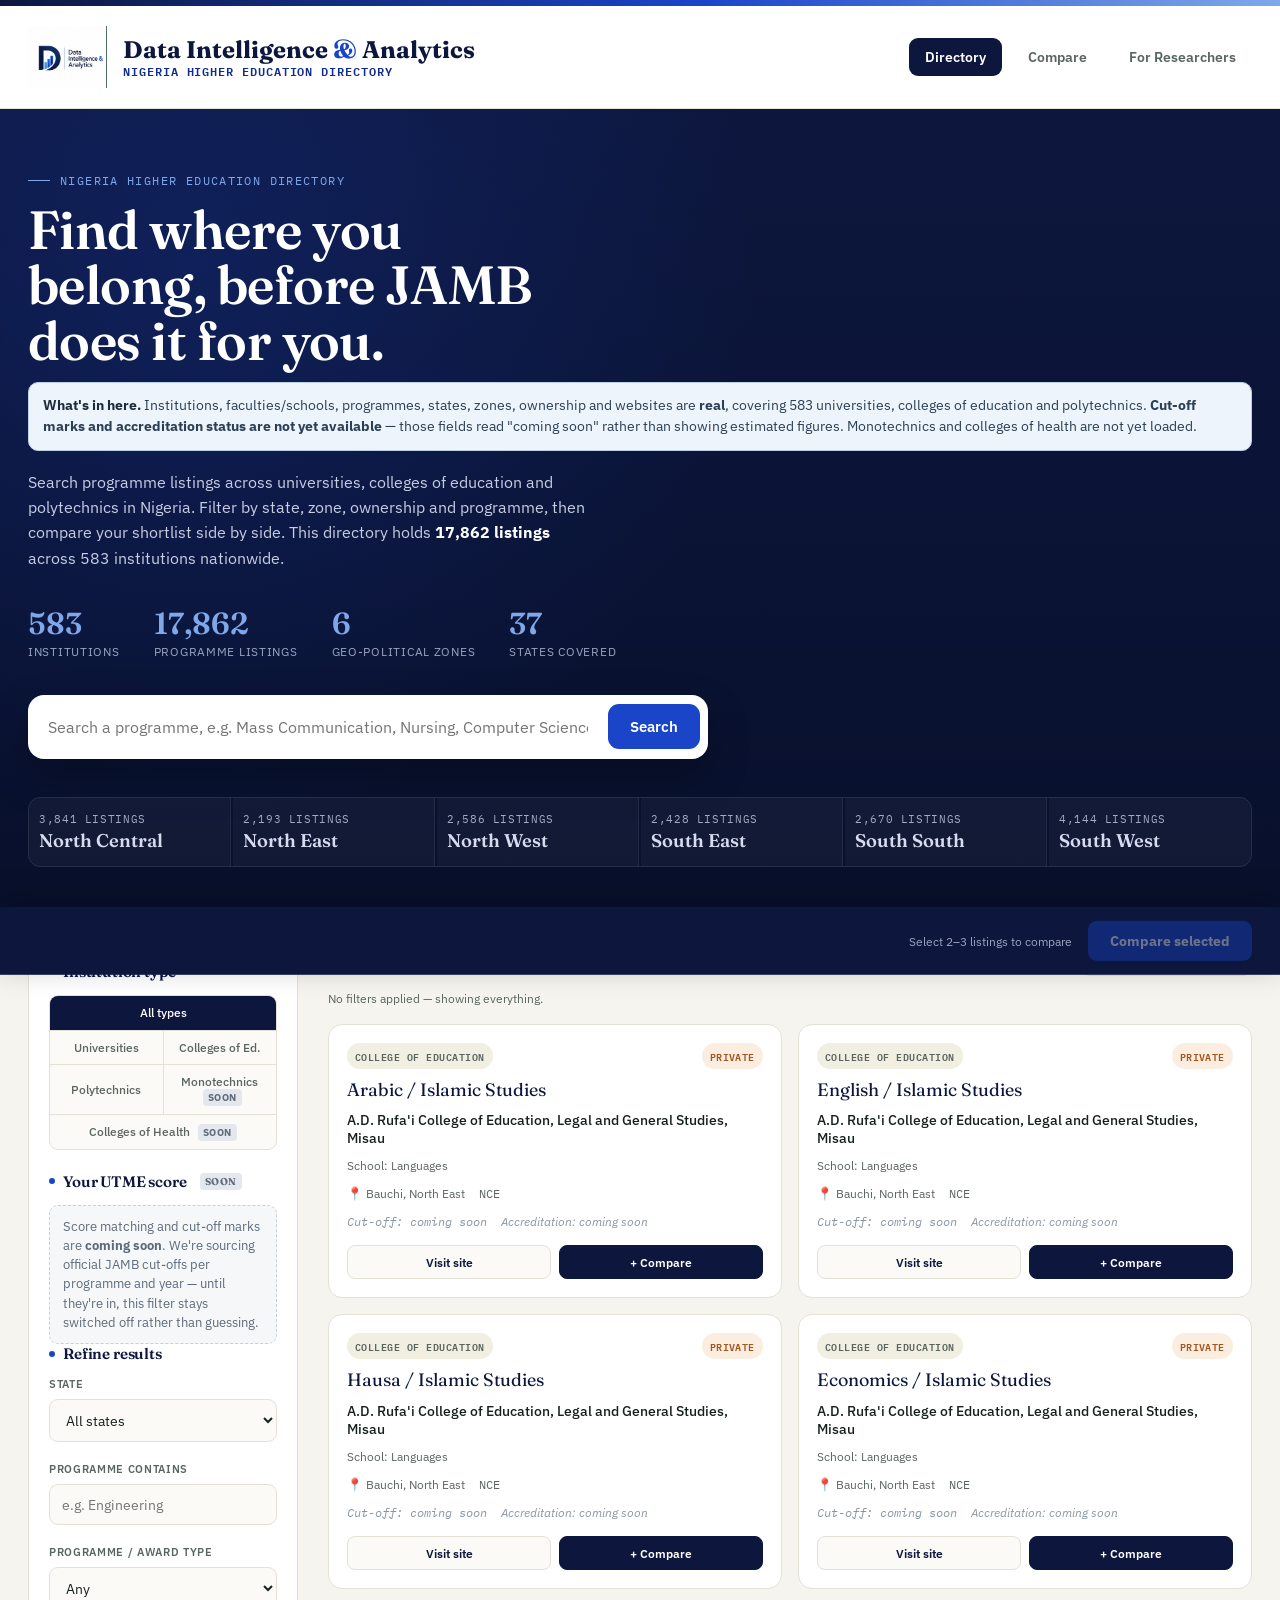
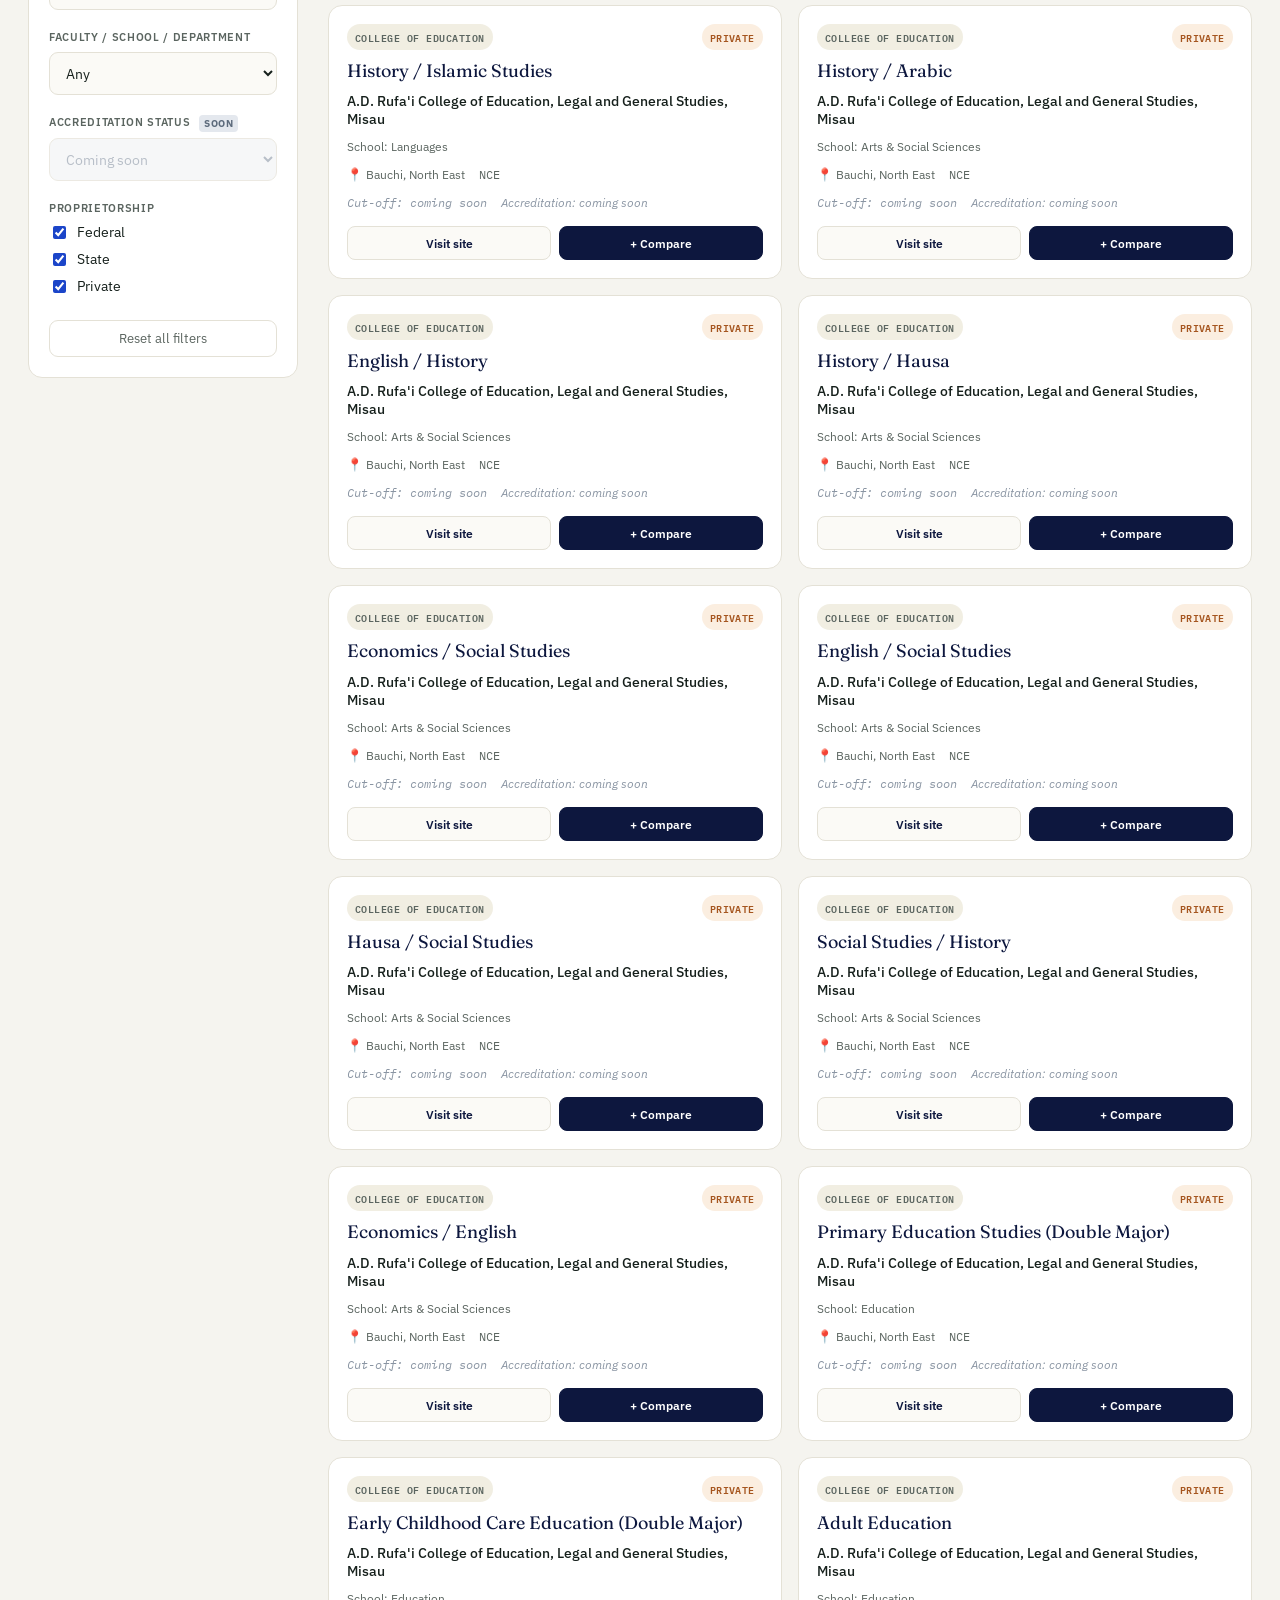
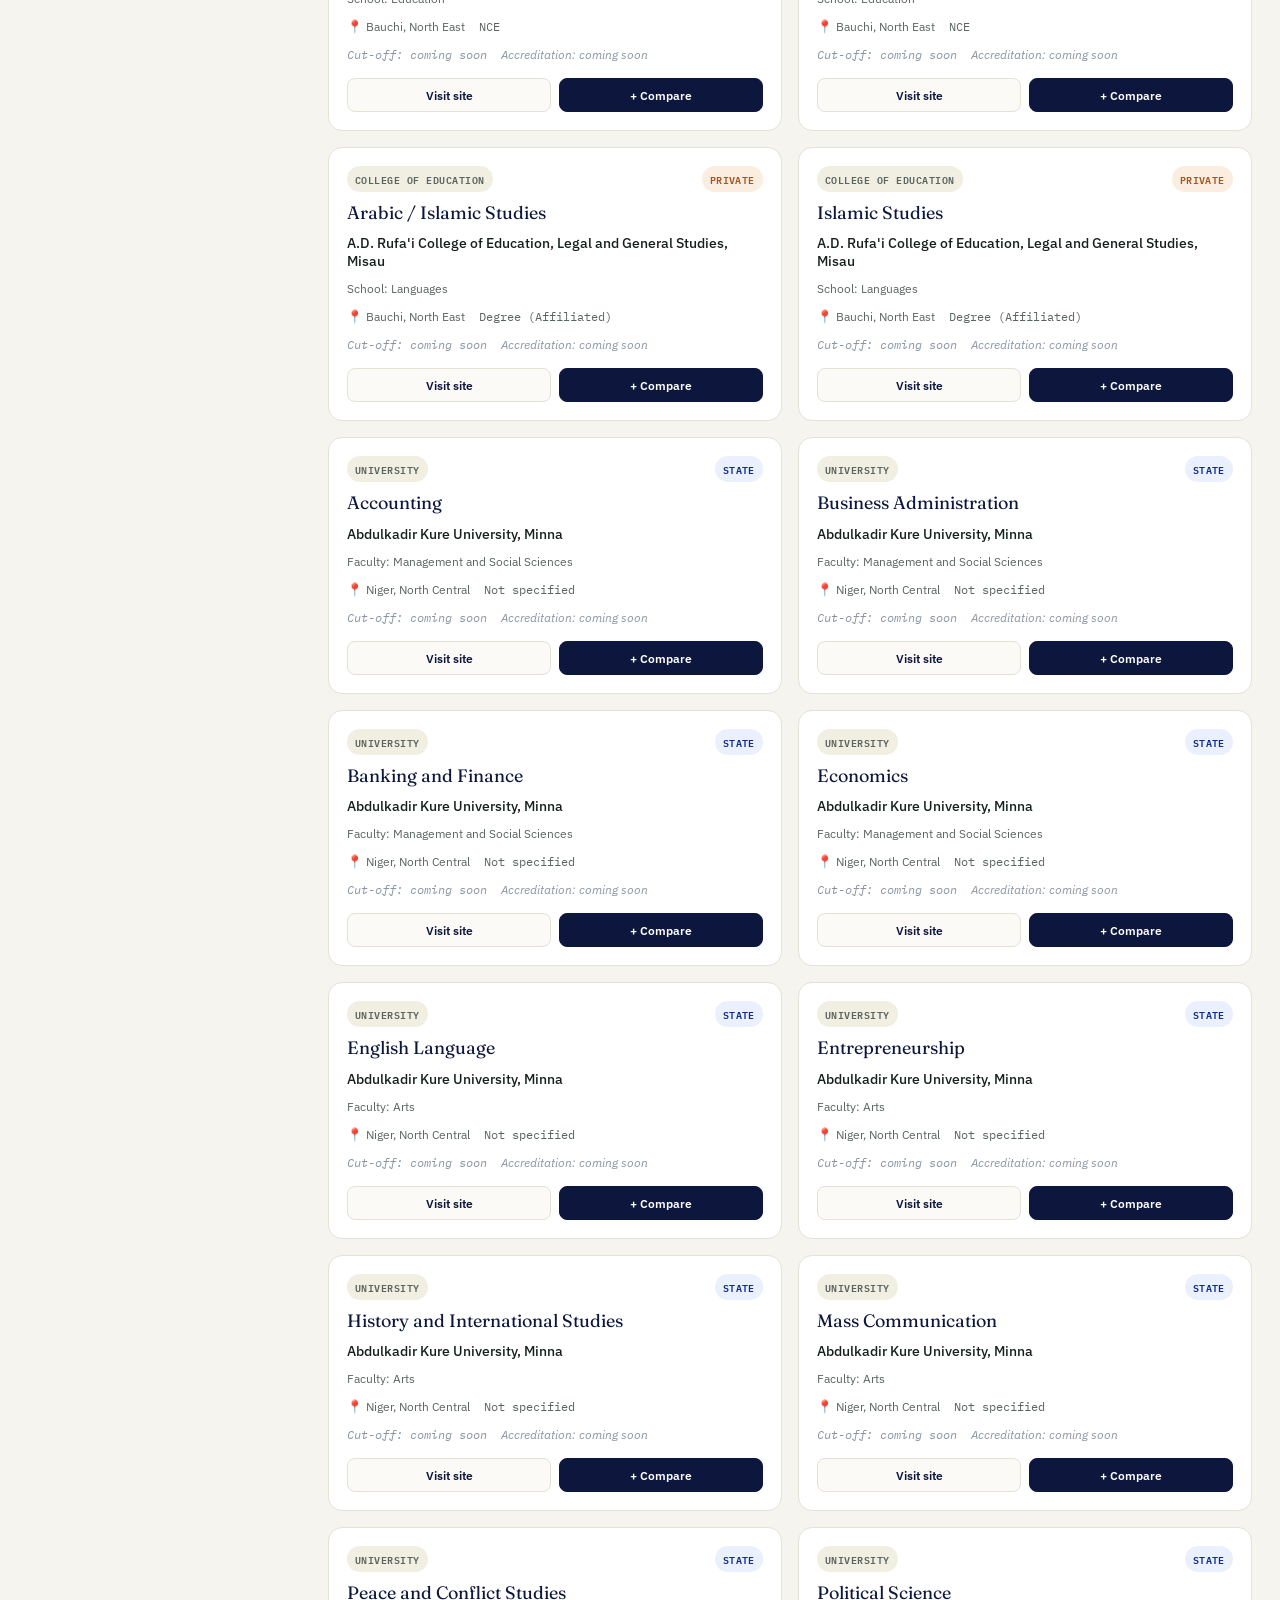
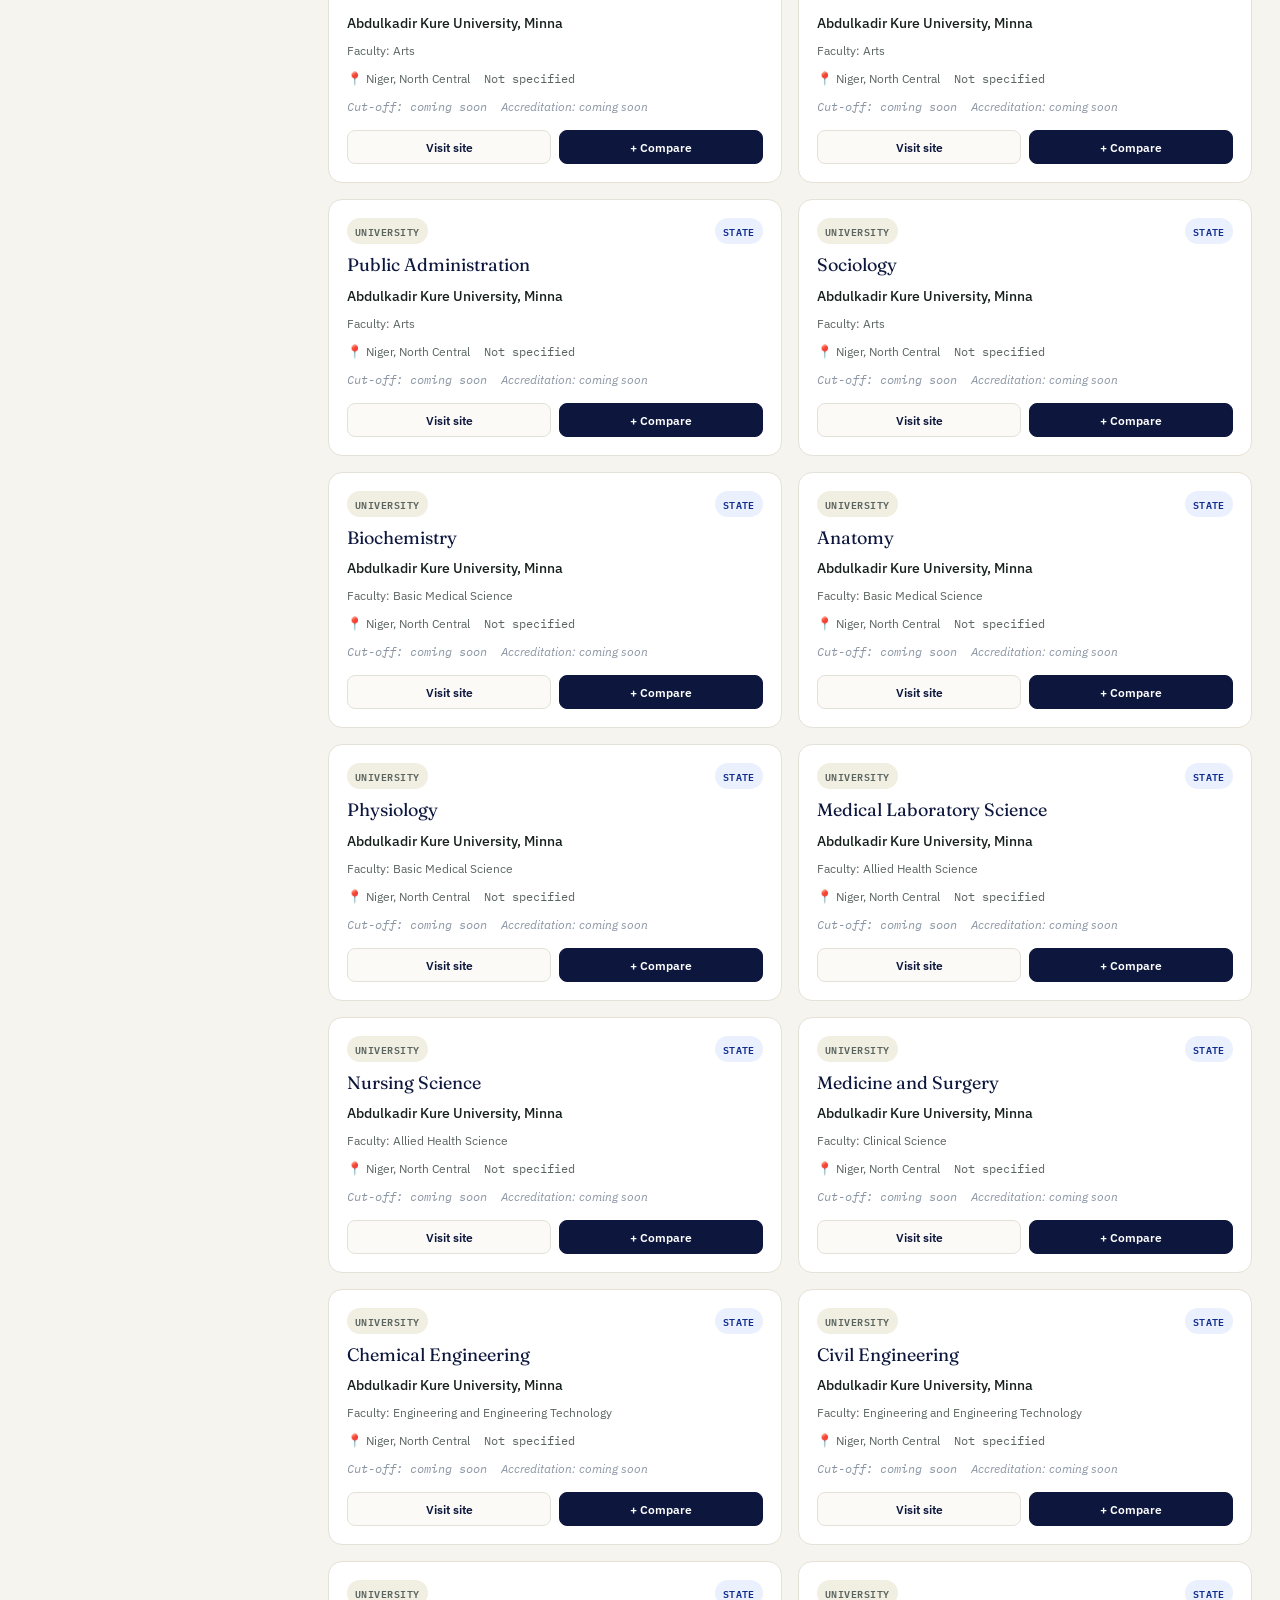
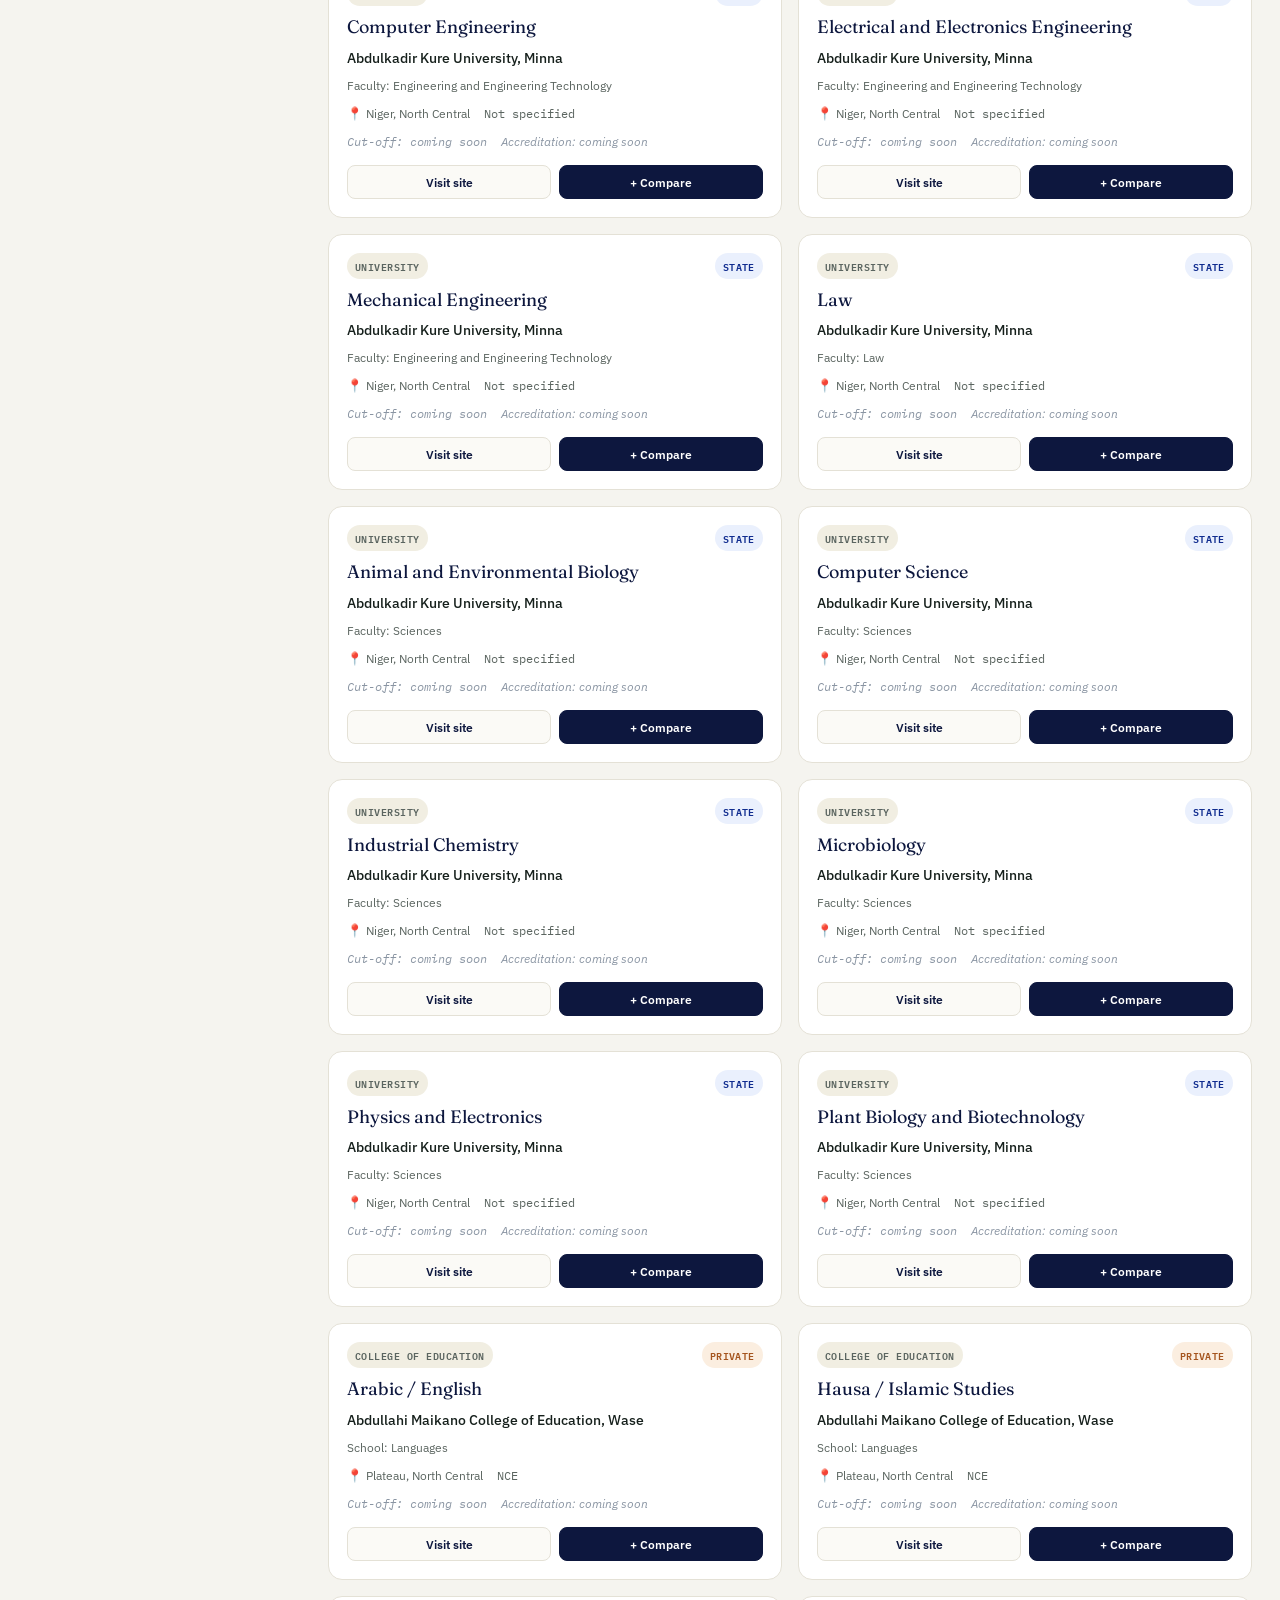
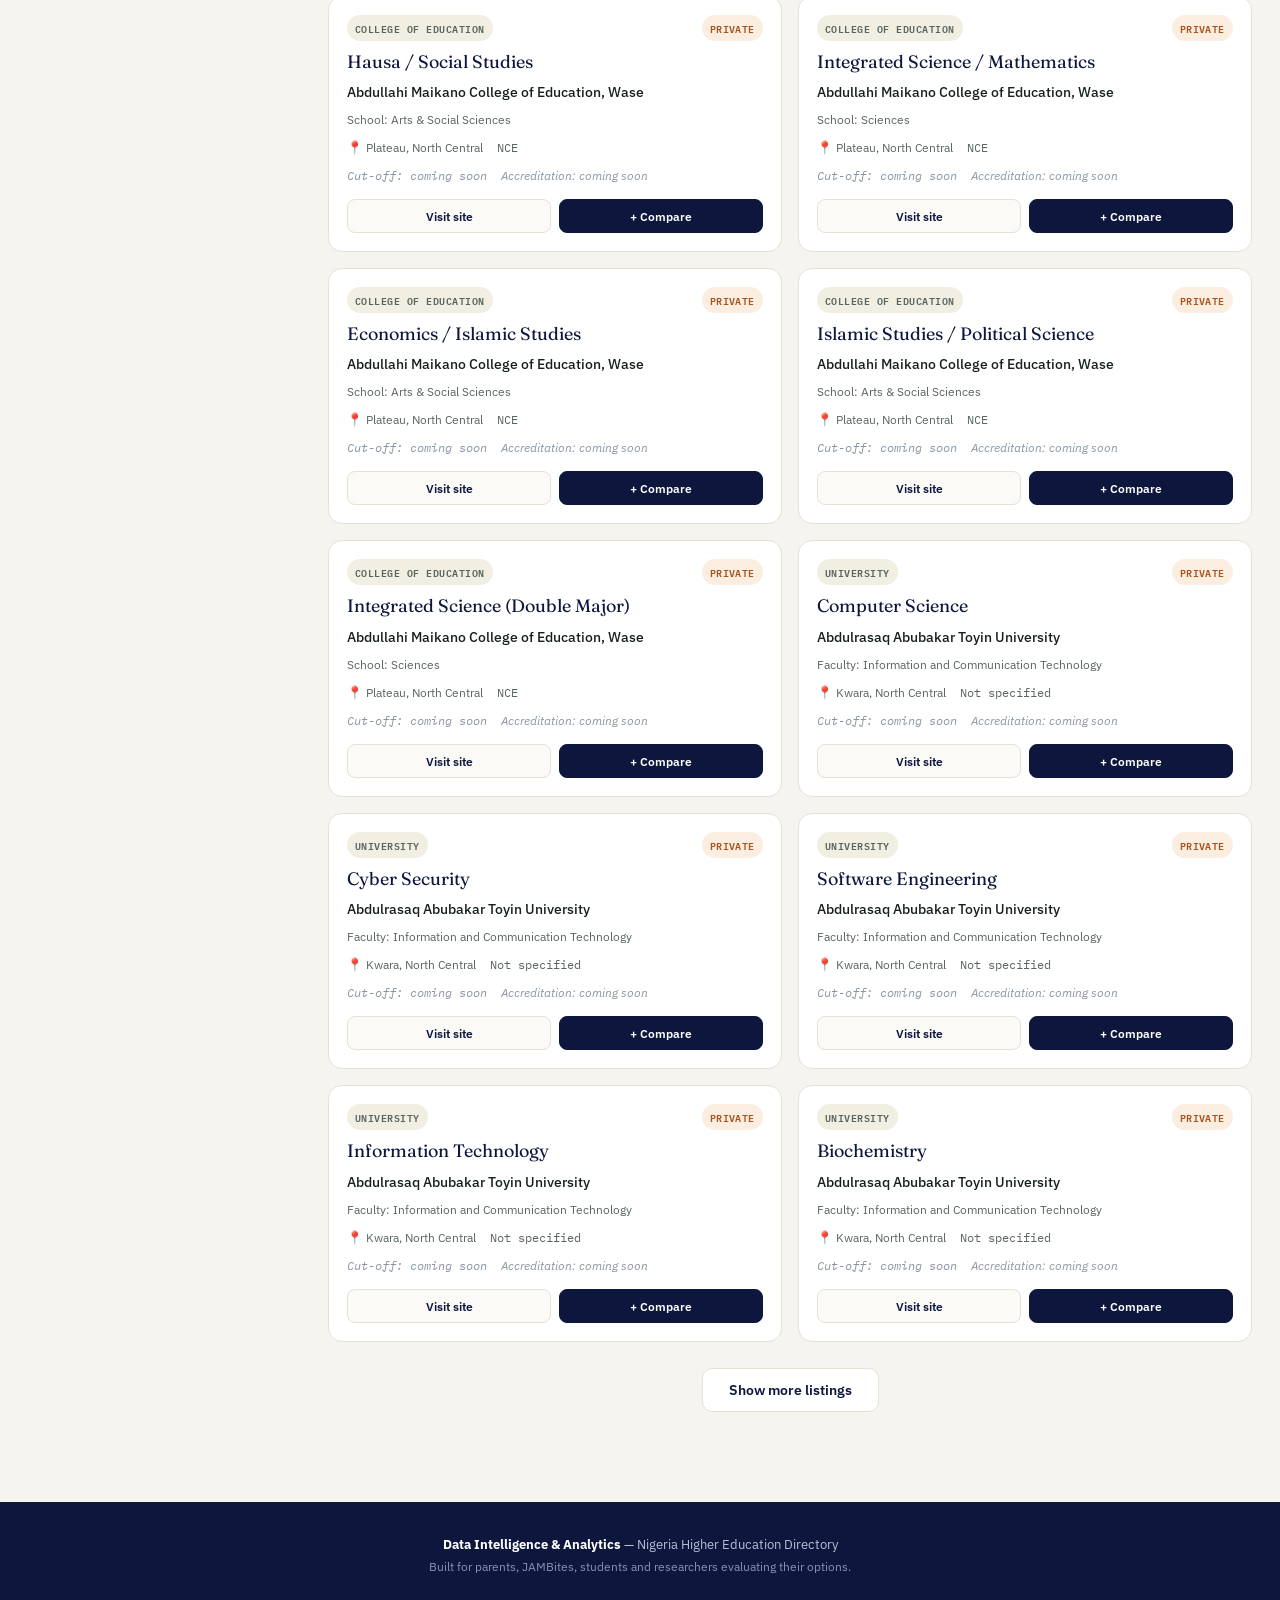
==== DIA_Prototype_5.html @ 5a489bdb "Add files via upload" ====
<!DOCTYPE html>
<html lang="en">
<head>
<meta charset="UTF-8">
<meta name="viewport" content="width=device-width, initial-scale=1.0">
<title>Data Intelligence &amp; Analytics — Nigeria Higher Education Directory</title>
<link rel="icon" href="[data-uri]">
<link rel="preconnect" href="https://fonts.googleapis.com">
<link href="https://fonts.googleapis.com/css2?family=Fraunces:opsz,wght@9..144,400;9..144,500;9..144,600;9..144,700&family=IBM+Plex+Sans:wght@400;500;600;700&family=IBM+Plex+Mono:wght@400;500&display=swap" rel="stylesheet">
<style>
  :root{
    --navy: #0D173E;
    --navy-soft: #172352;
    --blue: #1B45C9;
    --blue-deep: #102C8F;
    --blue-soft: #7FA8EA;
    --blue-pale: #EAF0FD;
    --green: #1B3E2C;
    --bg: #F5F4EF;
    --paper: #FFFFFF;
    --ink: #16201C;
    --ink-muted: #5B6560;
    --line: #E4E1D6;
    --radius: 14px;
  }
  *{box-sizing:border-box;}
  html,body{margin:0;padding:0;}
  body{
    background:var(--bg);
    color:var(--ink);
    font-family:'IBM Plex Sans', sans-serif;
    -webkit-font-smoothing:antialiased;
  }
  h1,h2,h3,.display{
    font-family:'Fraunces', serif;
    font-weight:600;
    letter-spacing:-0.01em;
    color:var(--navy);
    margin:0;
  }
  .mono{font-family:'IBM Plex Mono', monospace;}
  a{color:inherit;}
  button{font-family:inherit;cursor:pointer;}
  ::selection{background:var(--blue-pale);}

  a:focus-visible, button:focus-visible, input:focus-visible, select:focus-visible{
    outline:2px solid var(--blue);
    outline-offset:2px;
  }

  /* ---------- Header (white, so the logo blends) ---------- */
  header.site{
    position:sticky; top:0; z-index:40;
    background:#FFFFFF;
    border-bottom:1px solid var(--line);
    box-shadow:0 1px 0 rgba(13,23,62,0.03);
  }
  header.site .accent-line{height:6px; background:linear-gradient(90deg, var(--navy) 0%, var(--blue) 55%, var(--blue-soft) 100%);}
  .header-inner{
    max-width:1280px; margin:0 auto;
    display:flex; align-items:center; justify-content:space-between;
    padding:20px 28px;
  }
  .brand{display:flex; align-items:center; gap:16px;}
  .brand img{height:62px; width:auto;}
  .brand-text{display:flex; flex-direction:column; line-height:1.15;}
  .brand-text .name{font-family:'Fraunces', serif; font-weight:700; font-size:1.5rem; color:var(--navy);}
  .brand-text .name .amp{color:var(--blue);}
  .brand-text .tag{font-family:'IBM Plex Mono', monospace; font-size:0.72rem; letter-spacing:0.08em; text-transform:uppercase; color:var(--blue-deep); font-weight:600; margin-top:2px;}
  nav.top{display:flex; gap:10px; font-size:0.86rem;}
  nav.top button{
    background:none; border:none; padding:10px 16px; border-radius:9px; font-weight:600; color:var(--ink-muted); font-family:inherit; font-size:0.86rem;
    transition:background .15s ease, color .15s ease;
  }
  nav.top button:hover{background:var(--blue-pale); color:var(--blue-deep);}
  nav.top button.on{background:var(--navy); color:#fff;}

  /* ---------- Hero ---------- */
  .hero{
    background: radial-gradient(circle at 15% 20%, rgba(27,69,201,0.22), transparent 45%), linear-gradient(180deg, var(--navy) 0%, #08102c 100%);
    color:#fff;
    padding:64px 28px 40px;
  }
  .hero-inner{max-width:1280px; margin:0 auto;}
  .eyebrow{
    font-family:'IBM Plex Mono', monospace; font-size:0.72rem; letter-spacing:0.12em; text-transform:uppercase;
    color:var(--blue-soft); margin-bottom:14px; display:flex; align-items:center; gap:10px;
  }
  .eyebrow::before{content:''; width:22px; height:1px; background:var(--blue-soft); display:inline-block;}
  .hero h1{
    font-size:clamp(2rem, 4.2vw, 3.4rem);
    color:#fff;
    max-width:16ch;
    line-height:1.03;
  }
  .hero p.sub{
    max-width:56ch; margin-top:16px; color:#c7cde0; font-size:1.02rem; line-height:1.55;
  }
  .hero p.sub b{color:#fff;}
  .stats-row{display:flex; gap:34px; margin-top:34px; flex-wrap:wrap;}
  .stat .num{font-family:'Fraunces', serif; font-size:1.9rem; color:var(--blue-soft); font-weight:600;}
  .stat .label{font-size:0.75rem; color:#9aa3c0; text-transform:uppercase; letter-spacing:0.06em; margin-top:2px;}

  .searchbar{
    margin-top:36px; background:var(--paper); border-radius:16px; padding:8px;
    display:flex; align-items:center; gap:8px; box-shadow:0 18px 40px rgba(0,0,0,0.28);
    max-width:680px;
  }
  .searchbar input{
    flex:1; border:none; outline:none; padding:14px 12px; font-size:1rem; color:var(--ink); background:transparent; font-family:'IBM Plex Sans';
  }
  .searchbar button{
    background:var(--blue); color:#fff; border:none; border-radius:11px; padding:13px 22px;
    font-weight:600; font-size:0.92rem; transition:background .15s ease;
  }
  .searchbar button:hover{background:var(--blue-deep);}

  .zone-strip{
    margin-top:38px; display:grid; grid-template-columns:repeat(6,1fr); gap:2px;
    border-radius:12px; overflow:hidden; border:1px solid rgba(255,255,255,0.12);
  }
  .zone-chip{
    background:rgba(255,255,255,0.04);
    padding:14px 10px; text-align:left; border:none; color:#d6dbef; cursor:pointer;
    transition:background .15s ease, color .15s ease;
    border-right:1px solid rgba(255,255,255,0.08);
  }
  .zone-chip:last-child{border-right:none;}
  .zone-chip .zn{font-family:'IBM Plex Mono'; font-size:0.66rem; text-transform:uppercase; letter-spacing:0.06em; opacity:0.75;}
  .zone-chip .zc{font-family:'Fraunces'; font-weight:600; font-size:1.15rem; margin-top:3px;}
  .zone-chip:hover{background:rgba(255,255,255,0.09);}
  .zone-chip.active{background:var(--blue); color:#fff;}
  .zone-chip.active .zn{color:#fff; opacity:0.75;}

  /* ---------- Main layout ---------- */
  .layout{max-width:1280px; margin:0 auto; padding:34px 28px 90px; display:grid; grid-template-columns:270px 1fr; gap:30px;}
  @media (max-width:900px){ .layout{grid-template-columns:1fr;} }

  .panel{
    background:var(--paper); border:1px solid var(--line); border-radius:var(--radius);
    padding:20px; height:max-content;
  }
  .panel h3{font-size:0.95rem; margin-bottom:14px; display:flex; align-items:center; gap:8px;}
  .panel h3::before{content:''; width:6px; height:6px; background:var(--blue); border-radius:50%; display:inline-block;}
  .field{margin-bottom:20px;}
  .field label{
    display:block; font-size:0.7rem; text-transform:uppercase; letter-spacing:0.06em; color:var(--ink-muted); margin-bottom:8px; font-weight:600;
  }
  .field select, .field input[type=text]{
    width:100%; padding:10px 12px; border-radius:9px; border:1px solid var(--line); background:#FBFAF6; font-size:0.9rem; color:var(--ink); font-family:inherit;
  }
  .toggle-group{display:grid; grid-template-columns:1fr 1fr; gap:1px; border:1px solid var(--line); border-radius:9px; overflow:hidden; background:var(--line);}
  .toggle-group button{
    padding:9px 6px; border:none; background:#FBFAF6; font-size:0.78rem; color:var(--ink-muted); font-weight:500; line-height:1.25;
  }
  .toggle-group button.active{background:var(--navy); color:#fff;}
  .toggle-group button[data-type="all"], .toggle-group button[data-type="health"]{grid-column:1 / -1;}
  .checkbox-list label{
    display:flex; align-items:center; gap:8px; font-size:0.87rem; color:var(--ink); margin-bottom:8px; text-transform:none; letter-spacing:0; font-weight:400;
  }
  .checkbox-list input{accent-color:var(--blue);}
  .reset-btn{
    width:100%; background:none; border:1px solid var(--line); color:var(--ink-muted);
    padding:9px; border-radius:9px; font-size:0.82rem; margin-top:4px;
  }
  .reset-btn:hover{border-color:var(--navy); color:var(--navy);}

  .results-header{display:flex; align-items:baseline; justify-content:space-between; margin-bottom:14px; flex-wrap:wrap; gap:10px;}
  .active-filters{display:flex; flex-wrap:wrap; gap:8px; margin-bottom:18px;}
  .active-filters .chip{
    display:flex; align-items:center; gap:6px; background:var(--blue-pale); color:var(--blue-deep);
    padding:5px 10px 5px 12px; border-radius:20px; font-size:0.76rem; font-weight:600;
  }
  .active-filters .chip button{background:none; border:none; color:var(--blue-deep); opacity:0.7; font-size:0.85rem; line-height:1;}
  .active-filters .chip button:hover{opacity:1;}
  .results-count{font-size:0.95rem; color:var(--ink-muted);}
  .results-count b{color:var(--navy); font-family:'Fraunces';}
  .sort-select select{padding:8px 10px; border-radius:8px; border:1px solid var(--line); font-size:0.82rem; background:var(--paper);}

  .grid{display:grid; grid-template-columns:repeat(auto-fill, minmax(300px,1fr)); gap:16px;}
  .card{
    background:var(--paper); border:1px solid var(--line); border-radius:var(--radius); padding:18px;
    display:flex; flex-direction:column; gap:10px; transition:box-shadow .15s ease, transform .15s ease;
  }
  .card:hover{box-shadow:0 10px 26px rgba(13,23,62,0.08); transform:translateY(-2px);}
  .card-top{display:flex; justify-content:space-between; align-items:flex-start; gap:8px;}
  .badge{
    font-family:'IBM Plex Mono'; font-size:0.62rem; text-transform:uppercase; letter-spacing:0.05em;
    padding:4px 8px; border-radius:20px; white-space:nowrap; font-weight:600;
  }
  .badge.Federal{background:#e6efe9; color:var(--green);}
  .badge.State{background:var(--blue-pale); color:var(--blue-deep);}
  .badge.Private{background:#fbeee0; color:#a5551e;}
  .badge.type{background:#f1eee2; color:var(--ink-muted);}
  .card .prog{font-family:'Fraunces'; font-size:1.12rem; color:var(--navy); line-height:1.25;}
  .card .inst{font-size:0.86rem; color:var(--ink); font-weight:500;}
  .card .fac{font-size:0.78rem; color:var(--ink-muted);}
  .card .meta{display:flex; gap:14px; font-size:0.78rem; color:var(--ink-muted); margin-top:2px; flex-wrap:wrap;}
  .card .meta span{display:flex; align-items:center; gap:5px;}
  .card-actions{display:flex; gap:8px; margin-top:6px;}
  .card-actions a, .card-actions button{
    flex:1; text-align:center; padding:8px 10px; border-radius:8px; font-size:0.78rem; font-weight:600; text-decoration:none;
    border:1px solid var(--line); color:var(--navy); background:#FBFAF6;
  }
  .card-actions a:hover{border-color:var(--navy);}
  .card-actions button.add{background:var(--navy); color:#fff; border-color:var(--navy);}
  .card-actions button.add.added{background:var(--blue); color:#fff; border-color:var(--blue);}

  .load-more{display:flex; justify-content:center; margin-top:26px;}
  .load-more button{
    background:var(--paper); border:1px solid var(--line); color:var(--navy); font-weight:600;
    padding:12px 26px; border-radius:10px; font-size:0.88rem;
  }
  .load-more button:hover{border-color:var(--navy);}

  .empty{ text-align:center; padding:70px 20px; color:var(--ink-muted); }
  .empty .display{font-size:1.4rem; margin-bottom:8px;}

  .tray{
    position:fixed; left:0; right:0; bottom:0; z-index:50;
    background:var(--navy); color:#fff; padding:14px 28px;
    display:flex; align-items:center; justify-content:space-between; gap:16px;
    transform:translateY(110%); transition:transform .25s ease;
    box-shadow:0 -8px 30px rgba(0,0,0,0.25);
  }
  .tray.show{transform:translateY(0);}
  .tray-items{display:flex; gap:10px; flex-wrap:wrap; align-items:center;}
  .tray-chip{
    background:rgba(255,255,255,0.1); padding:6px 12px; border-radius:20px; font-size:0.78rem; display:flex; align-items:center; gap:8px;
  }
  .tray-chip button{background:none; border:none; color:#fff; opacity:0.7; font-size:0.9rem; line-height:1;}
  .tray button.compare-btn{
    background:var(--blue); color:#fff; border:none; padding:11px 22px; border-radius:9px; font-weight:700; font-size:0.88rem; white-space:nowrap;
  }
  .tray button.compare-btn:hover:not(:disabled){background:var(--blue-deep);}
  .tray button.compare-btn:disabled{opacity:0.4; cursor:not-allowed;}
  .tray-hint{font-size:0.76rem; color:#9aa3c0;}

  .modal-backdrop{
    position:fixed; inset:0; background:rgba(13,23,62,0.55); z-index:60; display:none; align-items:center; justify-content:center; padding:24px;
  }
  .modal-backdrop.show{display:flex;}
  .modal{
    background:var(--paper); border-radius:16px; max-width:920px; width:100%; max-height:86vh; overflow:auto; padding:30px;
  }
  .modal-head{display:flex; justify-content:space-between; align-items:center; margin-bottom:20px;}
  .modal-head button{background:none; border:none; font-size:1.3rem; color:var(--ink-muted);}
  .compare-table{width:100%; border-collapse:collapse; font-size:0.88rem;}
  .compare-table th, .compare-table td{text-align:left; padding:10px 12px; border-bottom:1px solid var(--line); vertical-align:top;}
  .compare-table th{font-family:'Fraunces'; color:var(--navy); font-weight:600; background:#FBFAF6;}
  .compare-table td.label{color:var(--ink-muted); font-size:0.76rem; text-transform:uppercase; letter-spacing:0.04em; white-space:nowrap;}

  footer{
    background:var(--navy); color:#b9c0da; padding:34px 28px; font-size:0.8rem; text-align:center;
  }
  footer b{color:#fff;}
  footer .sub{margin-top:6px; color:#8891b3; font-size:0.76rem;}

  @media (prefers-reduced-motion: reduce){
    *{transition:none !important; animation:none !important;}
  }

.datanote{
  margin:14px 0 18px; padding:12px 14px; border-radius:10px;
  background:#eef4fb; border:1px solid #bcd0e8; color:#2b3f56;
  font-size:.86rem; line-height:1.55;
}
.datanote strong{ color:#1c2c3e; }
.soon{
  font-size:.62rem; text-transform:uppercase; letter-spacing:.05em;
  background:#e4e8ee; color:#5d6b7c; padding:2px 5px; border-radius:4px;
  margin-left:5px; font-weight:700; vertical-align:middle;
}
.soon-box{
  padding:11px 13px; border-radius:9px; background:#f6f7f9;
  border:1px dashed #c8cfd8; color:#5d6b7c; font-size:.8rem; line-height:1.5;
}
.soon-inline{ color:#8a95a3; font-style:italic; }
select[disabled]{ background:#f3f4f6; color:#9aa4b1; cursor:not-allowed; }

  /* ===================== Responsive ===================== */
  html{ -webkit-text-size-adjust:100%; }
  img{ max-width:100%; height:auto; }
  .layout > *{ min-width:0; }              /* long names must not force overflow */
  .card .prog, .card .inst, .card .fac{ overflow-wrap:anywhere; }
  :focus-visible{ outline:2px solid var(--blue); outline-offset:2px; }
  #modalBody{ overflow-x:auto; -webkit-overflow-scrolling:touch; }
  .filter-toggle{ display:none; }

  /* ---------- Tablet ---------- */
  @media (max-width:1024px){
    .header-inner{ padding:16px 20px; }
    .brand img{ height:52px; }
    .brand-text .name{ font-size:1.3rem; }
    .hero{ padding:48px 20px 34px; }
    .stats-row{ gap:24px; }
    .zone-strip{ grid-template-columns:repeat(3,1fr); }
    .zone-chip{ border-right:none;
      box-shadow:inset -1px 0 0 rgba(255,255,255,0.08), inset 0 -1px 0 rgba(255,255,255,0.08); }
    .layout{ padding:26px 20px 110px; }
    .compare-table{ min-width:520px; }
  }

  /* ---------- Filters collapse once the rail cannot sit beside results ---------- */
  @media (max-width:900px){
    .layout{ padding:20px 18px 150px; gap:14px; }
    .filter-toggle{
      display:flex; align-items:center; justify-content:space-between; gap:10px;
      width:100%; min-height:50px; padding:13px 16px; cursor:pointer;
      background:var(--paper); border:1px solid var(--line); border-radius:var(--radius);
      font-family:inherit; font-size:0.92rem; font-weight:600; color:var(--navy);
    }
    .filter-toggle .ft-caret{ color:var(--blue); transition:transform .2s ease; }
    .filter-toggle[aria-expanded="true"] .ft-caret{ transform:rotate(180deg); }
    .panel{ display:none; }
    .panel.open{ display:block; }
    /* iOS silently zooms the page when a focused field is under 16px */
    .field select, .field input[type=text], .searchbar input{ font-size:16px; }
    /* thumb-sized targets */
    .toggle-group button{ min-height:46px; padding:13px 8px; font-size:0.82rem; }
    .checkbox-list label{ padding:5px 0; font-size:0.9rem; }
    .reset-btn{ min-height:46px; }
    .card-actions a, .card-actions button{
      min-height:44px; display:flex; align-items:center; justify-content:center; }
    nav.top button{ min-height:40px; }
  }

  /* ---------- Phone ---------- */
  @media (max-width:640px){
    .header-inner{ padding:11px 14px; gap:8px; flex-wrap:nowrap; }
    .brand{ gap:9px; min-width:0; }
    .brand img{ height:38px; }
    .brand-text{ min-width:0; }
    .brand-text .name{ font-size:1.05rem; }
    .brand-text .tag{ font-size:0.56rem; letter-spacing:0.05em; }
    /* three nav items will not fit beside the logo; scroll them instead */
    /* min-width:0 lets a flex item shrink past its content, which is what
       makes the horizontal scroll work instead of widening the page */
    nav.top{ gap:6px; overflow-x:auto; -webkit-overflow-scrolling:touch;
      flex:0 1 auto; min-width:0; scrollbar-width:none; }
    nav.top::-webkit-scrollbar{ display:none; }
    nav.top button{ white-space:nowrap; font-size:0.76rem; padding:7px 11px; }

    .hero{ padding:30px 14px 26px; }
    .hero h1{ font-size:1.72rem; max-width:none; }
    .hero p.sub{ font-size:0.92rem; margin-top:12px; }
    .eyebrow{ font-size:0.64rem; margin-bottom:11px; }
    .datanote{ font-size:0.79rem; padding:11px 12px; line-height:1.5; }

    .stats-row{ display:grid; grid-template-columns:1fr 1fr; gap:15px 10px; margin-top:22px; }
    .stat .num{ font-size:1.45rem; }
    .stat .label{ font-size:0.63rem; }

    .searchbar{ margin-top:22px; padding:6px; border-radius:13px; min-width:0; }
    /* a text input carries an intrinsic minimum width; without min-width:0 it
       refuses to shrink and widens the whole page on narrow phones */
    .searchbar input{ padding:12px 10px; min-width:0; }
    .searchbar button{ padding:13px 15px; font-size:0.85rem; flex:0 0 auto; min-height:44px; }

    .zone-strip{ margin-top:22px; grid-template-columns:1fr 1fr; }
    .zone-chip{ min-height:58px; padding:11px 12px; }
    .zone-chip .zc{ font-size:1rem; }

    .layout{ padding:16px 13px 165px; }
    .panel{ padding:16px; }
    .grid{ grid-template-columns:1fr; gap:12px; }
    .card{ padding:15px; }
    .card .prog{ font-size:1.02rem; }
    .results-header{ gap:9px; }
    .sort-select, .sort-select select{ width:100%; }
    /* selects under 16px also trigger the iOS focus zoom */
    .sort-select select{ min-height:44px; font-size:16px; }
    .load-more button{ width:100%; min-height:48px; }
    .empty{ padding:46px 16px; }
    .empty .display{ font-size:1.2rem; }

    /* compare tray stacks; chips scroll rather than shoving the button off-screen */
    .tray{ flex-direction:column; align-items:stretch; padding:11px 14px; gap:9px; }
    .tray-items{ flex-wrap:nowrap; overflow-x:auto; -webkit-overflow-scrolling:touch;
      padding-bottom:2px; }
    .tray-chip{ flex:0 0 auto; white-space:nowrap; }
    .tray button.compare-btn{ width:100%; min-height:46px; }
    .tray-hint{ display:none; }

    /* comparison opens as a sheet from the bottom */
    .modal-backdrop{ padding:0; align-items:flex-end; }
    .modal{ border-radius:15px 15px 0 0; max-height:92vh; padding:18px 15px 22px; }
    .modal-head h2{ font-size:1.08rem; }
    .compare-table{ min-width:540px; font-size:0.82rem; }
    .compare-table th, .compare-table td{ padding:9px 10px; }

    footer{ padding:26px 15px; }
  }

  @media (max-width:390px){
    .hero h1{ font-size:1.56rem; }
    .brand-text .tag{ display:none; }
    .stat .num{ font-size:1.32rem; }
  }
</style>
</head>
<body>

<header class="site">
  <div class="accent-line"></div>
  <div class="header-inner">
    <div class="brand">
      <img src="[data-uri]" alt="Data Intelligence & Analytics logo">
      <div class="brand-text">
        <span class="name">Data Intelligence <span class="amp">&amp;</span> Analytics</span>
        <span class="tag">Nigeria Higher Education Directory</span>
      </div>
    </div>
    <nav class="top">
      <button class="on" id="navDirectory">Directory</button>
      <button id="navCompare">Compare</button>
      <button id="navResearchers">For Researchers</button>
    </nav>
  </div>
</header>

<section class="hero">
  <div class="hero-inner">
    <div class="eyebrow">Nigeria Higher Education Directory</div>
    <h1>Find where you belong, before JAMB does it for you.</h1>
    
<div class="datanote" role="note">
  <strong>What's in here.</strong>
  Institutions, faculties/schools, programmes, states, zones, ownership and websites are
  <b>real</b>, covering 583 universities, colleges of education and polytechnics.
  <b>Cut-off marks and accreditation status are not yet available</b> — those fields read
  "coming soon" rather than showing estimated figures. Monotechnics and colleges of health
  are not yet loaded.
</div>
<p class="sub">Search programme listings across universities, colleges of education and polytechnics in Nigeria. Filter by state, zone, ownership and programme, then compare your shortlist side by side. This directory holds <b><span id="subCount">–</span> listings</b> across 583 institutions nationwide.</p>

    <div class="stats-row">
      <div class="stat"><div class="num mono" id="statInstitutions">–</div><div class="label">Institutions</div></div>
      <div class="stat"><div class="num mono" id="statProgrammes">–</div><div class="label">Programme listings</div></div>
      <div class="stat"><div class="num mono">6</div><div class="label">Geo-political zones</div></div>
      <div class="stat"><div class="num mono" id="statStates">–</div><div class="label">States covered</div></div>
    </div>

    <div class="searchbar">
      <input type="text" id="heroSearch" placeholder="Search a programme, e.g. Mass Communication, Nursing, Computer Science…">
      <button id="heroSearchBtn">Search</button>
    </div>

    <div class="zone-strip" id="zoneStrip"></div>
  </div>
</section>

<div class="layout">
  <button class="filter-toggle" id="filterToggle" aria-expanded="false" aria-controls="filterPanel">
    <span class="ft-label">Show filters</span>
    <span class="ft-caret" aria-hidden="true">&#9662;</span>
  </button>
  <aside class="panel" id="filterPanel">
    <h3>Institution type</h3>
    <div class="toggle-group" id="typeToggle">
      <button data-type="all" class="active">All types</button>
      <button data-type="universities">Universities</button>
      <button data-type="colleges">Colleges of Ed.</button>
      <button data-type="polytechnics">Polytechnics</button>
      <button data-type="monotechnics">Monotechnics <span class="soon">Soon</span></button>
      <button data-type="health">Colleges of Health <span class="soon">Soon</span></button>
    </div>

    <div style="height:22px;"></div>

    <h3>Your UTME score <span class="soon">Soon</span></h3>
    <div class="soon-box">
      Score matching and cut-off marks are <b>coming soon</b>. We're sourcing
      official JAMB cut-offs per programme and year — until they're in, this
      filter stays switched off rather than guessing.
    </div>

    <h3>Refine results</h3>
    <div class="field">
      <label for="stateSelect">State</label>
      <select id="stateSelect"><option value="">All states</option></select>
    </div>
    <div class="field">
      <label for="progInput">Programme contains</label>
      <input type="text" id="progInput" placeholder="e.g. Engineering">
    </div>
    <div class="field">
      <label for="progTypeSelect">Programme / award type</label>
      <select id="progTypeSelect"><option value="">Any</option></select>
    </div>
    <div class="field">
      <label for="unitSelect">Faculty / School / Department</label>
      <select id="unitSelect"><option value="">Any</option></select>
    </div>
    <div class="field">
      <label>Accreditation status <span class="soon">Soon</span></label>
      <select disabled aria-disabled="true"><option>Coming soon</option></select>
    </div>
    <div class="field">
      <label>Proprietorship</label>
      <div class="checkbox-list" id="ownerFilters">
        <label><input type="checkbox" value="Federal" checked> Federal</label>
        <label><input type="checkbox" value="State" checked> State</label>
        <label><input type="checkbox" value="Private" checked> Private</label>
      </div>
    </div>
    <button class="reset-btn" id="resetBtn">Reset all filters</button>
  </aside>

  <main>
    <div class="results-header">
      <div class="results-count"><b id="resultCount">0</b> matching listings <span style="color:var(--ink-muted); font-weight:400;">— tap <b style="color:var(--navy);">+ Compare</b> on up to 3 cards to line them up side by side</span></div>
      <div class="sort-select">
        <select id="sortSelect">
          <option value="institution">Sort: Institution A–Z</option>
          <option value="programme">Sort: Programme A–Z</option>
          <option value="state">Sort: State A–Z</option>
        </select>
      </div>
    </div>
    <div class="active-filters" id="activeFilters"></div>
    <div class="grid" id="resultsGrid"></div>
    <div class="load-more" id="loadMoreWrap" style="display:none;">
      <button id="loadMoreBtn">Show more listings</button>
    </div>
    <div class="empty" id="comingSoon" style="display:none;">
      <div class="display">Coming soon</div>
      <div>We're still onboarding this category. Universities, colleges of education
      and polytechnics are live now — switch to one of those to browse programmes.</div>
    </div>
    <div class="empty" id="emptyState" style="display:none;">
      <div class="display">No listings match those filters yet.</div>
      <div>Try widening your state selection or clearing the programme search.</div>
    </div>
  </main>
</div>

<div class="tray" id="tray">
  <div class="tray-items" id="trayItems"></div>
  <div style="display:flex; align-items:center; gap:16px;">
    <span class="tray-hint">Select 2–3 listings to compare</span>
    <button class="compare-btn" id="compareBtn" disabled>Compare selected</button>
  </div>
</div>

<div class="modal-backdrop" id="modalBackdrop">
  <div class="modal">
    <div class="modal-head">
      <h2 class="display" style="font-size:1.3rem;">Side-by-side comparison</h2>
      <button id="closeModal">✕</button>
    </div>
    <div id="modalBody"></div>
  </div>
</div>

<footer>
  <b>Data Intelligence &amp; Analytics</b> — Nigeria Higher Education Directory
  <div class="sub">Built for parents, JAMBites, students and researchers evaluating their options.</div>
</footer>

<script>
(function(){
"use strict";

const RAW_DATA = JSON.parse(new TextDecoder().decode(
  Uint8Array.from(atob("[base64]"), c => c.charCodeAt(0))));

const zoneOrder = ["North Central","North East","North West","South East","South South","South West"];
const PAGE_SIZE = 60;

const KIND_META = {
  universities:  { label: "University",           unitLabel: "Faculty" },
  colleges:      { label: "College of Education", unitLabel: "School" },
  polytechnics:  { label: "Polytechnic",          unitLabel: "School" },
  monotechnics:  { label: "Monotechnic",          unitLabel: "Department" },
  health:        { label: "College of Health",    unitLabel: "School" },
};

// No source data for these two yet -- the UI shows a "coming soon" panel.
const COMING_SOON = new Set(["monotechnics","health"]);

/* Payload is column-dictionaried to keep the single file small: institution
   details are hoisted into `i`, and unit / programme / award-type strings are
   interned in `u` `p` `t`. Each row in `r` is
   [instIdx, unitIdx, progIdx, typeIdx].  Cut-off marks and accreditation are
   intentionally absent -- see the data note in the header. */
function normalize(pack, kind){
  if(!pack) return [];
  const meta = KIND_META[kind];
  const I = pack.i, U = pack.u, P = pack.p, T = pack.t;
  return pack.r.map((row, n) => {
    const inst = I[row[0]];
    return {
      id: kind + "-" + n,
      kind,
      kindLabel: meta.label,
      institution: inst[0],
      unit: U[row[1]],
      unitLabel: meta.unitLabel,
      programme: P[row[2]],
      programmeType: T[row[3]],
      state: inst[1],
      zone: inst[2],
      website: inst[3],
      proprietorship: inst[4],
      cutoffs: {},            // not yet sourced
      accreditation: null,    // not yet sourced
    };
  });
}

const ALL = [
  ...normalize(RAW_DATA.universities, "universities"),
  ...normalize(RAW_DATA.colleges, "colleges"),
  ...normalize(RAW_DATA.polytechnics, "polytechnics"),
  ...normalize(RAW_DATA.monotechnics, "monotechnics"),
  ...normalize(RAW_DATA.health, "health"),
];

const state = {
  type: "all",
  zone: null,
  stateFilter: "",
  progQuery: "",
  progTypeFilter: "",
  unitFilter: "",
  heroQuery: "",
  owners: new Set(["Federal","State","Private"]),
  sort: "institution",
  compare: new Set(),
  visibleCount: PAGE_SIZE,
};

const fmt = n => n.toLocaleString('en-US');
document.getElementById('statInstitutions').textContent = fmt(new Set(ALL.map(r=>r.institution)).size);
document.getElementById('statProgrammes').textContent = fmt(ALL.length);
document.getElementById('statStates').textContent = fmt(new Set(ALL.map(r=>r.state)).size);
document.getElementById('subCount').textContent = fmt(ALL.length);

const states = [...new Set(ALL.map(r=>r.state))].sort();
const stateSelect = document.getElementById('stateSelect');
states.forEach(s => {
  const opt = document.createElement('option');
  opt.value = s; opt.textContent = s;
  stateSelect.appendChild(opt);
});

const progTypes = [...new Set(ALL.map(r=>r.programmeType))].sort();
const progTypeSelect = document.getElementById('progTypeSelect');
progTypes.forEach(t => {
  const opt = document.createElement('option');
  opt.value = t; opt.textContent = t;
  progTypeSelect.appendChild(opt);
});

const units = [...new Set(ALL.map(r=>r.unit))].sort();
const unitSelect = document.getElementById('unitSelect');
units.forEach(u => {
  const opt = document.createElement('option');
  opt.value = u; opt.textContent = u;
  unitSelect.appendChild(opt);
});

const zoneStrip = document.getElementById('zoneStrip');
zoneOrder.forEach(z => {
  const count = ALL.filter(r=>r.zone===z).length;
  const btn = document.createElement('button');
  btn.className = 'zone-chip';
  btn.dataset.zone = z;
  btn.innerHTML = '<div class="zn">'+fmt(count)+' listings</div><div class="zc">'+z+'</div>';
  btn.addEventListener('click', () => {
    state.zone = (state.zone === z) ? null : z;
    state.visibleCount = PAGE_SIZE;
    render();
  });
  zoneStrip.appendChild(btn);
});

document.querySelectorAll('#typeToggle button').forEach(btn => {
  btn.addEventListener('click', () => {
    document.querySelectorAll('#typeToggle button').forEach(b=>b.classList.remove('active'));
    btn.classList.add('active');
    state.type = btn.dataset.type;
    state.visibleCount = PAGE_SIZE;
    render();
  });
});

document.getElementById('stateSelect').addEventListener('change', e => {
  state.stateFilter = e.target.value; state.visibleCount = PAGE_SIZE; render();
});
document.getElementById('progInput').addEventListener('input', e => {
  state.progQuery = e.target.value.toLowerCase(); state.visibleCount = PAGE_SIZE; render();
});
document.getElementById('progTypeSelect').addEventListener('change', e => {
  state.progTypeFilter = e.target.value; state.visibleCount = PAGE_SIZE; render();
});
document.getElementById('unitSelect').addEventListener('change', e => {
  state.unitFilter = e.target.value; state.visibleCount = PAGE_SIZE; render();
});
document.getElementById('heroSearch').addEventListener('input', e => {
  state.heroQuery = e.target.value.toLowerCase(); state.visibleCount = PAGE_SIZE; render();
});
document.getElementById('heroSearchBtn').addEventListener('click', () => {
  document.querySelector('.layout').scrollIntoView({behavior:'smooth'});
});
document.getElementById('ownerFilters').addEventListener('change', () => {
  const checked = [...document.querySelectorAll('#ownerFilters input:checked')].map(i=>i.value);
  state.owners = new Set(checked); state.visibleCount = PAGE_SIZE; render();
});
document.getElementById('sortSelect').addEventListener('change', e => {
  state.sort = e.target.value; render();
});
document.getElementById('loadMoreBtn').addEventListener('click', () => {
  state.visibleCount += PAGE_SIZE; render();
});
document.getElementById('resetBtn').addEventListener('click', () => {
  state.type = "all"; state.zone = null; state.stateFilter = ""; state.progQuery = "";
  state.progTypeFilter = ""; state.unitFilter = "";
  state.heroQuery = ""; state.owners = new Set(["Federal","State","Private"]);
  state.sort = "institution"; state.visibleCount = PAGE_SIZE;
  document.getElementById('stateSelect').value = "";
  document.getElementById('progInput').value = "";
  document.getElementById('progTypeSelect').value = "";
  document.getElementById('unitSelect').value = "";
  document.getElementById('heroSearch').value = "";
  document.querySelectorAll('#ownerFilters input').forEach(i=>i.checked=true);
  document.querySelectorAll('#typeToggle button').forEach(b=>b.classList.remove('active'));
  document.querySelector('#typeToggle button[data-type="all"]').classList.add('active');
  render();
});

function filtered(){
  return ALL.filter(r => {
    if(state.type !== "all" && r.kind !== state.type) return false;
    if(state.zone && r.zone !== state.zone) return false;
    if(state.stateFilter && r.state !== state.stateFilter) return false;
    if(!state.owners.has(r.proprietorship)) return false;
    if(state.progTypeFilter && r.programmeType !== state.progTypeFilter) return false;
    if(state.unitFilter && r.unit !== state.unitFilter) return false;
    if(state.progQuery && !r.programme.toLowerCase().includes(state.progQuery)) return false;
    if(state.heroQuery){
      const hay = (r.programme+" "+r.institution+" "+r.state+" "+r.unit).toLowerCase();
      if(!hay.includes(state.heroQuery)) return false;
    }
    return true;
  }).sort((a,b) => {
    return (a[state.sort]||"").localeCompare(b[state.sort]||"");
  });
}

function render(){
  document.querySelectorAll('.zone-chip').forEach(c => {
    c.classList.toggle('active', c.dataset.zone === state.zone);
  });

  const rows = filtered();
  document.getElementById('resultCount').textContent = fmt(rows.length);
  const grid = document.getElementById('resultsGrid');
  const empty = document.getElementById('emptyState');
  const soon = document.getElementById('comingSoon');
  const loadMoreWrap = document.getElementById('loadMoreWrap');
  grid.innerHTML = "";

  if(COMING_SOON.has(state.type)){
    soon.style.display = 'block';
    empty.style.display = 'none';
    loadMoreWrap.style.display = 'none';
    renderActiveFilters(); renderTray();
    return;
  }
  soon.style.display = 'none';

  if(rows.length === 0){
    empty.style.display = 'block';
    loadMoreWrap.style.display = 'none';
  } else {
    empty.style.display = 'none';
    const visible = rows.slice(0, state.visibleCount);
    const frag = document.createDocumentFragment();
    visible.forEach(r => frag.appendChild(card(r)));
    grid.appendChild(frag);
    loadMoreWrap.style.display = rows.length > state.visibleCount ? 'flex' : 'none';
  }
  renderActiveFilters();
  renderTray();
}

function renderActiveFilters(){
  const wrap = document.getElementById('activeFilters');
  wrap.innerHTML = "";
  const chips = [];
  if(state.type !== 'all'){
    const label = document.querySelector('#typeToggle button[data-type="'+state.type+'"]').textContent;
    chips.push(['Type: '+label, () => { state.type='all'; document.querySelectorAll('#typeToggle button').forEach(b=>b.classList.remove('active')); document.querySelector('#typeToggle button[data-type="all"]').classList.add('active'); }]);
  }
  if(state.zone) chips.push(['Zone: '+state.zone, () => { state.zone=null; }]);
  if(state.stateFilter) chips.push(['State: '+state.stateFilter, () => { state.stateFilter=''; document.getElementById('stateSelect').value=''; }]);
  if(state.progQuery) chips.push(['Programme: "'+state.progQuery+'"', () => { state.progQuery=''; document.getElementById('progInput').value=''; }]);
  if(state.progTypeFilter) chips.push(['Award: '+state.progTypeFilter, () => { state.progTypeFilter=''; document.getElementById('progTypeSelect').value=''; }]);
  if(state.unitFilter) chips.push(['Faculty/School: '+state.unitFilter, () => { state.unitFilter=''; document.getElementById('unitSelect').value=''; }]);
  if(state.owners.size < 3) chips.push(['Ownership: '+[...state.owners].join(', '), () => { state.owners=new Set(['Federal','State','Private']); document.querySelectorAll('#ownerFilters input').forEach(i=>i.checked=true); }]);

  if(chips.length === 0){
    const span = document.createElement('span');
    span.style.cssText = 'font-size:0.78rem; color:var(--ink-muted);';
    span.textContent = 'No filters applied — showing everything.';
    wrap.appendChild(span);
    return;
  }
  chips.forEach(([text, clearFn]) => {
    const chip = document.createElement('span');
    chip.className = 'chip';
    chip.innerHTML = `<span>${text}</span><button aria-label="Clear">✕</button>`;
    chip.querySelector('button').addEventListener('click', () => { clearFn(); state.visibleCount = PAGE_SIZE; render(); });
    wrap.appendChild(chip);
  });
}

function card(r){
  const el = document.createElement('div');
  el.className = 'card';
  el.innerHTML = `
    <div class="card-top">
      <span class="badge type">${r.kindLabel}</span>
      <span class="badge ${r.proprietorship}">${r.proprietorship}</span>
    </div>
    <div class="prog">${r.programme}</div>
    <div class="inst">${r.institution}</div>
    <div class="fac">${r.unitLabel}: ${r.unit}</div>
    <div class="meta">
      <span>📍 ${r.state}, ${r.zone}</span>
      <span class="mono">${r.programmeType}</span>
    </div>
    <div class="meta">
      <span class="mono soon-inline">Cut-off: coming soon</span>
      <span class="soon-inline">Accreditation: coming soon</span>
    </div>
    <div class="card-actions">
      <a href="https://${r.website}" target="_blank" rel="noopener">Visit site</a>
      <button class="add ${state.compare.has(r.id)?'added':''}" data-id="${r.id}">${state.compare.has(r.id) ? 'Added ✓' : '+ Compare'}</button>
    </div>
  `;
  el.querySelector('button.add').addEventListener('click', () => {
    if(state.compare.has(r.id)){
      state.compare.delete(r.id);
    } else {
      if(state.compare.size >= 3){ alert('You can compare up to 3 listings at a time.'); return; }
      state.compare.add(r.id);
    }
    render();
  });
  return el;
}

function renderTray(){
  const tray = document.getElementById('tray');
  const items = document.getElementById('trayItems');
  const btn = document.getElementById('compareBtn');
  items.innerHTML = "";
  if(state.compare.size === 0){ tray.classList.remove('show'); return; }
  tray.classList.add('show');
  [...state.compare].forEach(id => {
    const r = ALL.find(x=>x.id===id);
    const chip = document.createElement('div');
    chip.className = 'tray-chip';
    chip.innerHTML = `<span>${r.programme} · ${r.institution}</span><button aria-label="Remove">✕</button>`;
    chip.querySelector('button').addEventListener('click', () => { state.compare.delete(id); render(); });
    items.appendChild(chip);
  });
  btn.disabled = state.compare.size < 2;
}

function openCompareView(){
  const heading = document.querySelector('.modal-head h2');
  const modalBody = document.getElementById('modalBody');
  const rows = [...state.compare].map(id => ALL.find(x=>x.id===id));

  if(rows.length === 0){
    heading.textContent = 'Compare';
    modalBody.innerHTML = `
      <div style="text-align:center; padding:40px 10px; color:var(--ink-muted);">
        <div class="display" style="font-size:1.15rem; margin-bottom:10px;">Nothing added to compare yet</div>
        <p>Go back to the directory and tap <b style="color:var(--navy);">+ Compare</b> on up to 3 listings you're weighing up, then open Compare again from the header.</p>
      </div>`;
  } else if(rows.length === 1){
    heading.textContent = 'Compare';
    modalBody.innerHTML = `
      <p style="color:var(--ink-muted); margin-bottom:16px;">You've added one listing. Add at least one more from the directory to see a side-by-side table.</p>
      <div class="grid" style="grid-template-columns:1fr;"></div>`;
    modalBody.querySelector('.grid').appendChild(card(rows[0]));
  } else {
    heading.textContent = 'Side-by-side comparison';
    const fields = [
      ['Institution','institution'], ['Type','kindLabel'], ['Programme','programme'],
      ['Unit','unit'], ['Programme / award type','programmeType'],
      ['Cut-off mark','__soon__'], ['Accreditation','__soon__'],
      ['State','state'], ['Zone','zone'], ['Proprietorship','proprietorship'], ['Website','website'],
    ];
    let html = '<p style="font-size:0.8rem; color:var(--ink-muted); margin-bottom:12px;">Cut-off marks and accreditation status are not yet available.</p>';
    html += '<table class="compare-table"><thead><tr><th></th>';
    rows.forEach(r => html += `<th>${r.programme}</th>`);
    html += '</tr></thead><tbody>';
    fields.forEach(([label,key]) => {
      html += `<tr><td class="label">${label}</td>`;
      rows.forEach(r => {
        let val = key === '__soon__' ? '<span class="soon-inline">Coming soon</span>' : r[key];
        if(key==='website') val = `<a href="https://${val}" target="_blank">${val}</a>`;
        html += `<td>${val}</td>`;
      });
      html += '</tr>';
    });
    html += '</tbody></table>';
    modalBody.innerHTML = html;
  }
  document.getElementById('modalBackdrop').classList.add('show');
}

function setNav(activeId){
  document.querySelectorAll('nav.top button').forEach(b => b.classList.remove('on'));
  document.getElementById(activeId).classList.add('on');
}

document.getElementById('compareBtn').addEventListener('click', () => {
  if(state.compare.size < 2) return;
  openCompareView();
});
document.getElementById('navDirectory').addEventListener('click', () => {
  setNav('navDirectory');
  document.querySelector('.layout').scrollIntoView({behavior:'smooth'});
});
document.getElementById('navCompare').addEventListener('click', () => {
  setNav('navCompare');
  openCompareView();
});
document.getElementById('navResearchers').addEventListener('click', () => {
  setNav('navResearchers');
  document.querySelector('footer').scrollIntoView({behavior:'smooth'});
});
document.getElementById('closeModal').addEventListener('click', () => {
  document.getElementById('modalBackdrop').classList.remove('show');
});
document.getElementById('modalBackdrop').addEventListener('click', (e) => {
  if(e.target.id === 'modalBackdrop') e.target.classList.remove('show');
});

render();

/* Phone and tablet: filters start collapsed so results lead the page. */
(function(){
  var btn = document.getElementById('filterToggle');
  var panel = document.getElementById('filterPanel');
  if(!btn || !panel) return;
  var label = btn.querySelector('.ft-label');
  function set(open){
    panel.classList.toggle('open', open);
    btn.setAttribute('aria-expanded', open ? 'true' : 'false');
    label.textContent = open ? 'Hide filters' : 'Show filters';
  }
  btn.addEventListener('click', function(){ set(!panel.classList.contains('open')); });
  /* Resizing up to desktop must not strand the rail hidden. */
  var wide = window.matchMedia('(min-width:901px)');
  function sync(){ if(wide.matches) set(false); }
  if(wide.addEventListener) wide.addEventListener('change', sync);
  else if(wide.addListener) wide.addListener(sync);
})();

})();
</script>
</body>
</html>
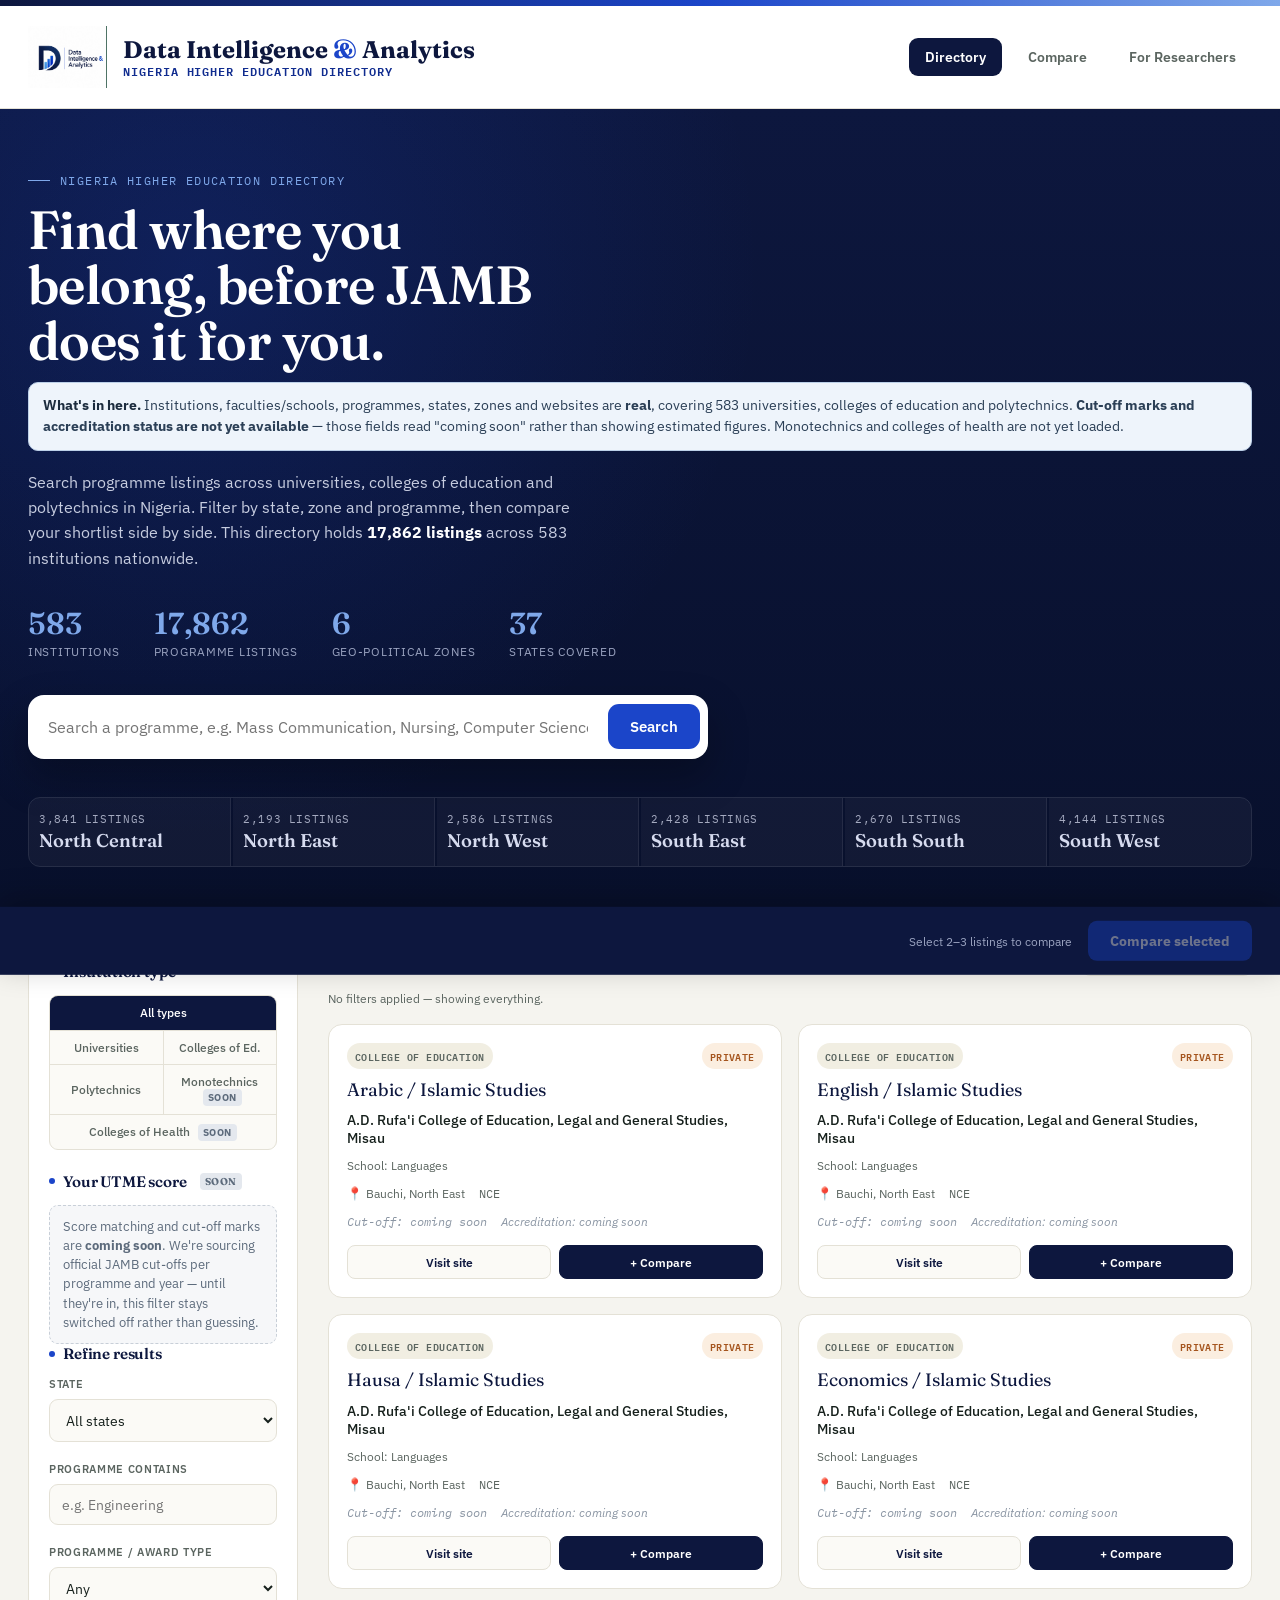
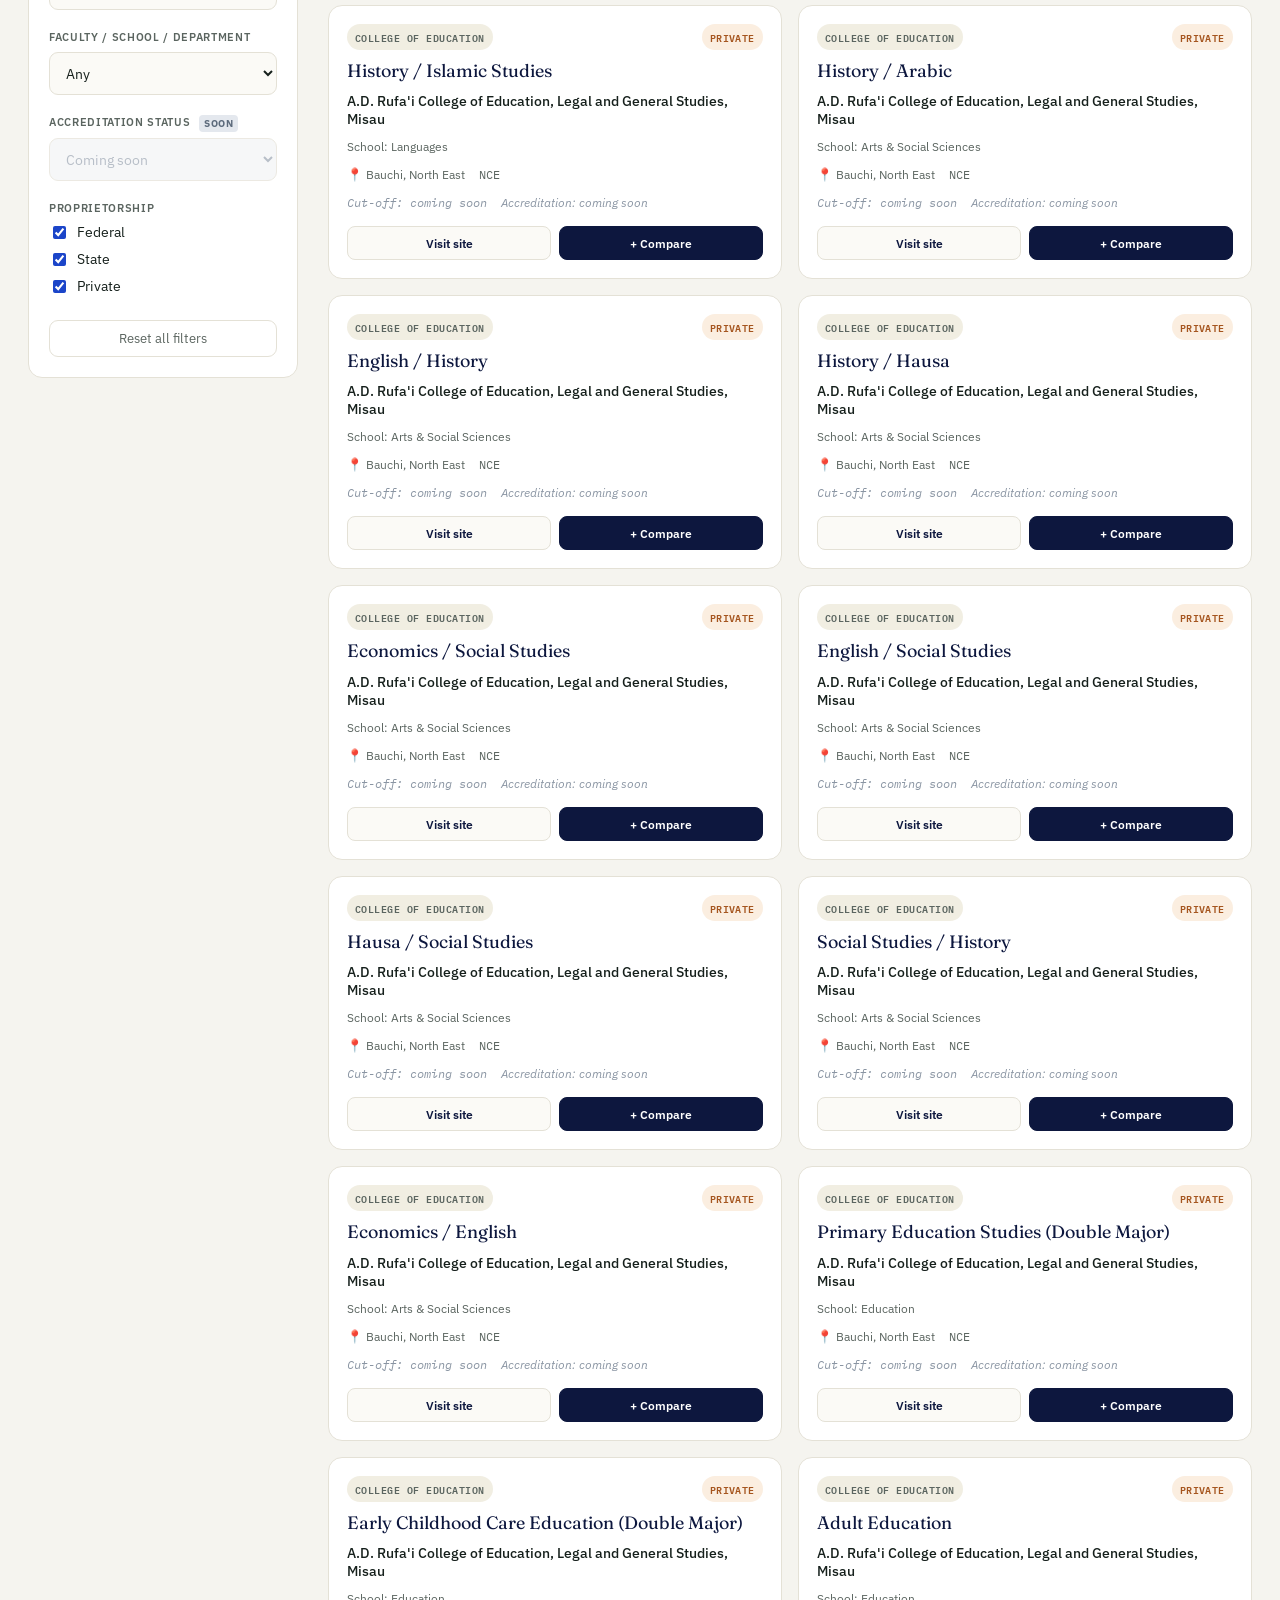
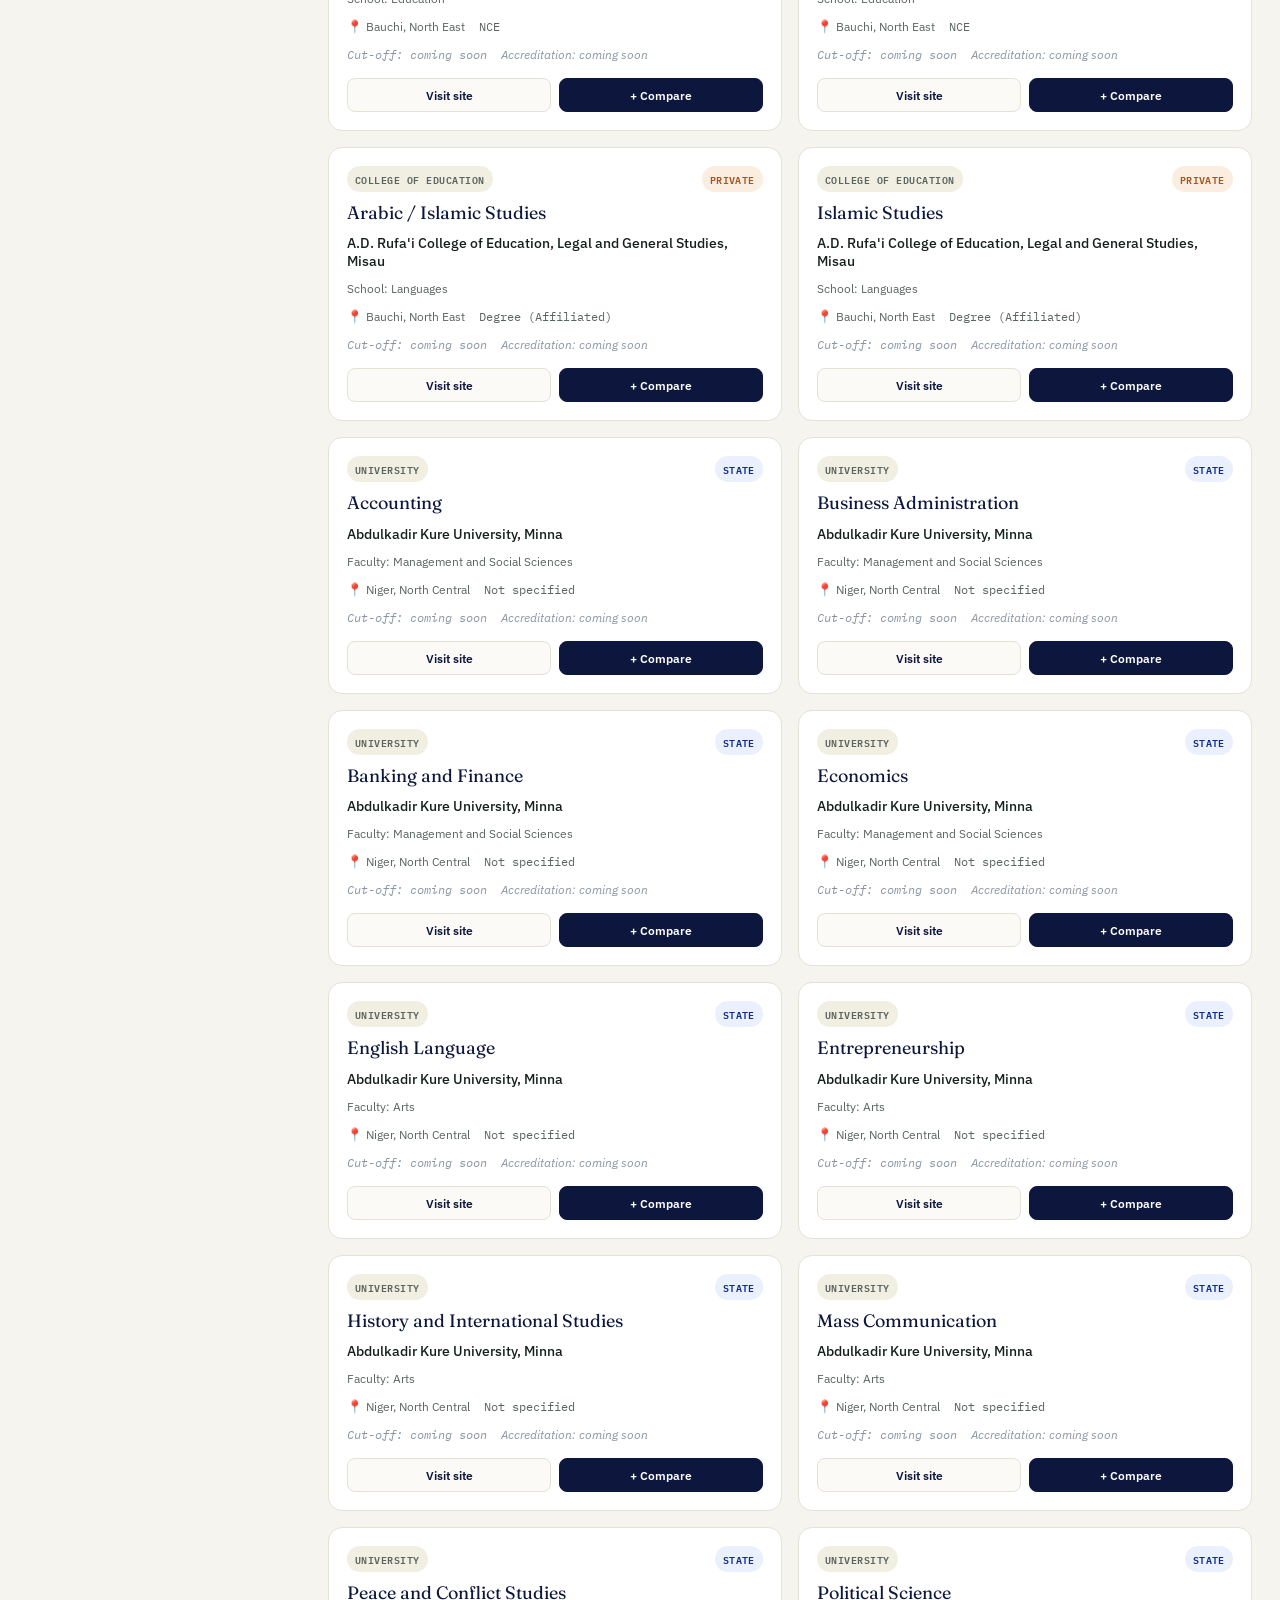
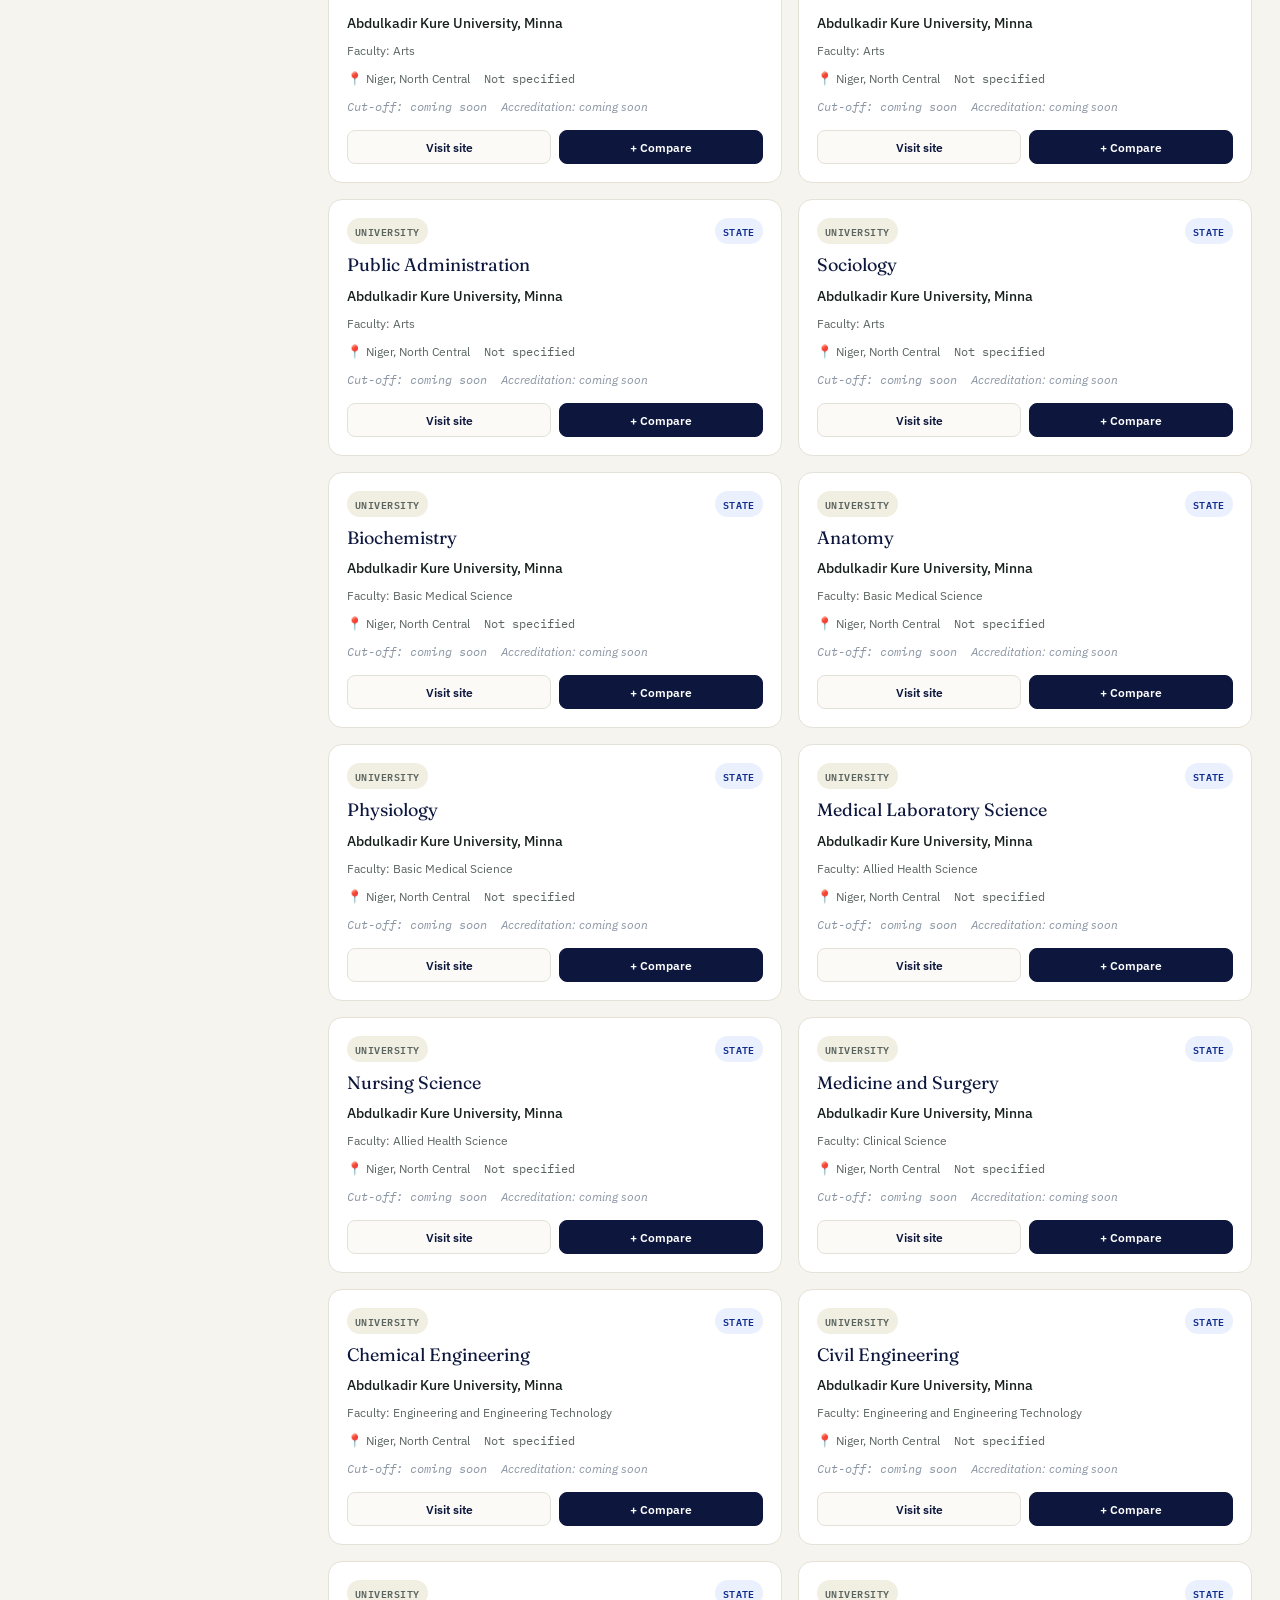
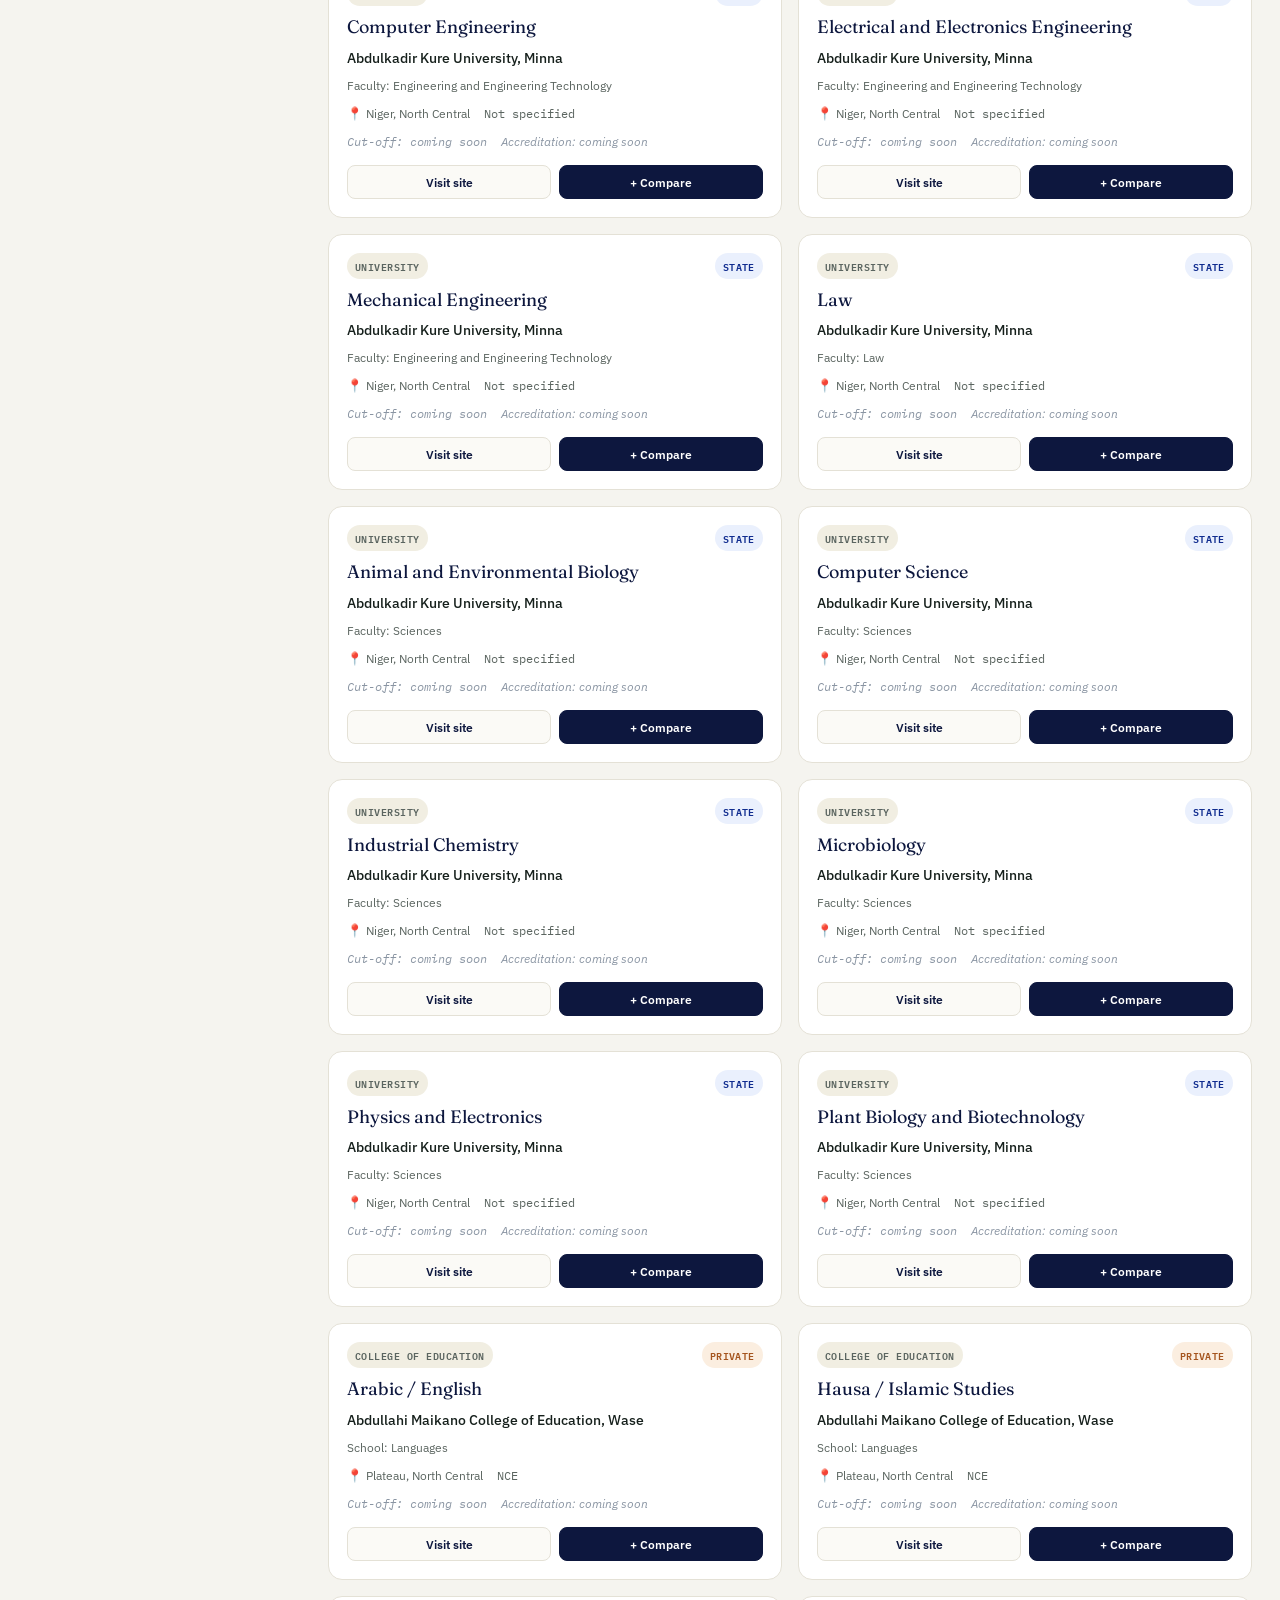
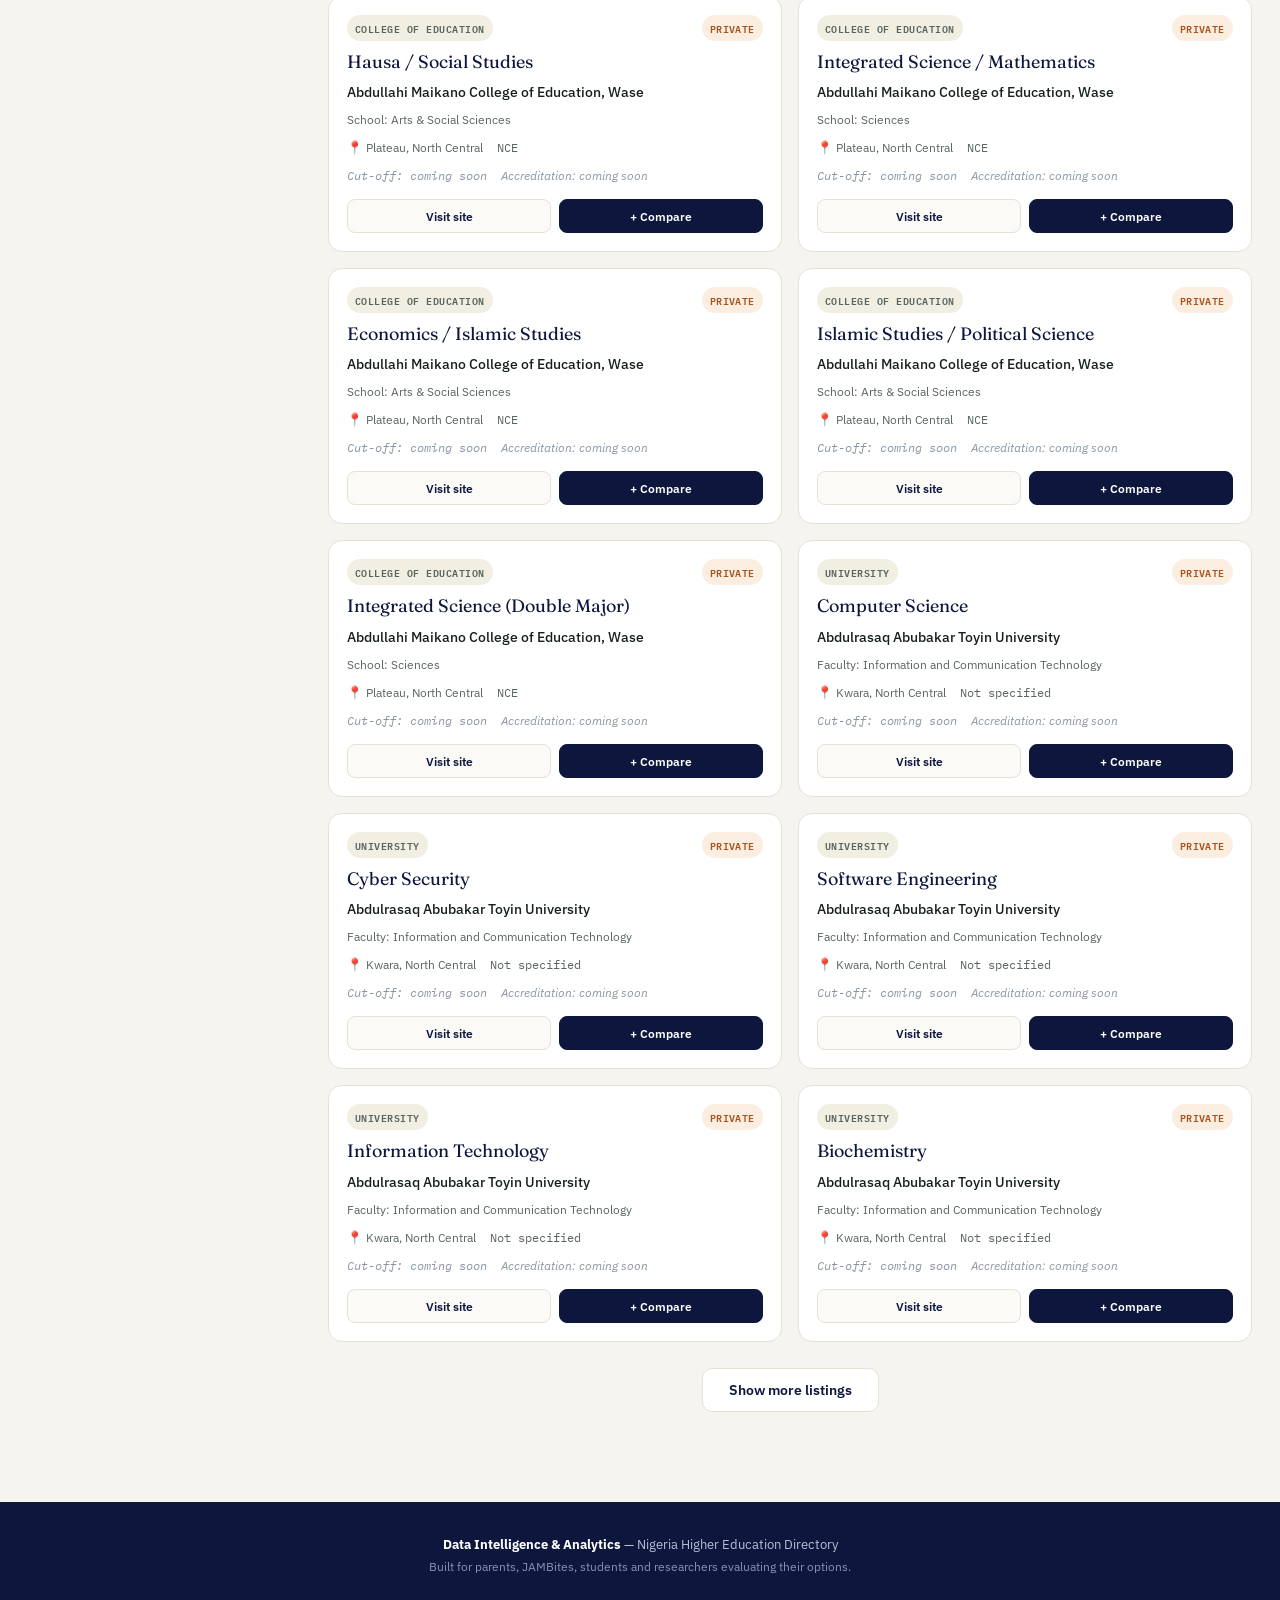
==== commit 149ecc79: "Update DIA_Prototype_5.html" ====
--- a/DIA_Prototype_5.html
+++ b/DIA_Prototype_5.html
@@ -426,13 +426,13 @@
     
 <div class="datanote" role="note">
   <strong>What's in here.</strong>
-  Institutions, faculties/schools, programmes, states, zones, ownership and websites are
+  Institutions, faculties/schools, programmes, states, zones and websites are
   <b>real</b>, covering 583 universities, colleges of education and polytechnics.
   <b>Cut-off marks and accreditation status are not yet available</b> — those fields read
   "coming soon" rather than showing estimated figures. Monotechnics and colleges of health
   are not yet loaded.
 </div>
-<p class="sub">Search programme listings across universities, colleges of education and polytechnics in Nigeria. Filter by state, zone, ownership and programme, then compare your shortlist side by side. This directory holds <b><span id="subCount">–</span> listings</b> across 583 institutions nationwide.</p>
+<p class="sub">Search programme listings across universities, colleges of education and polytechnics in Nigeria. Filter by state, zone and programme, then compare your shortlist side by side. This directory holds <b><span id="subCount">–</span> listings</b> across 583 institutions nationwide.</p>
 
     <div class="stats-row">
       <div class="stat"><div class="num mono" id="statInstitutions">–</div><div class="label">Institutions</div></div>
